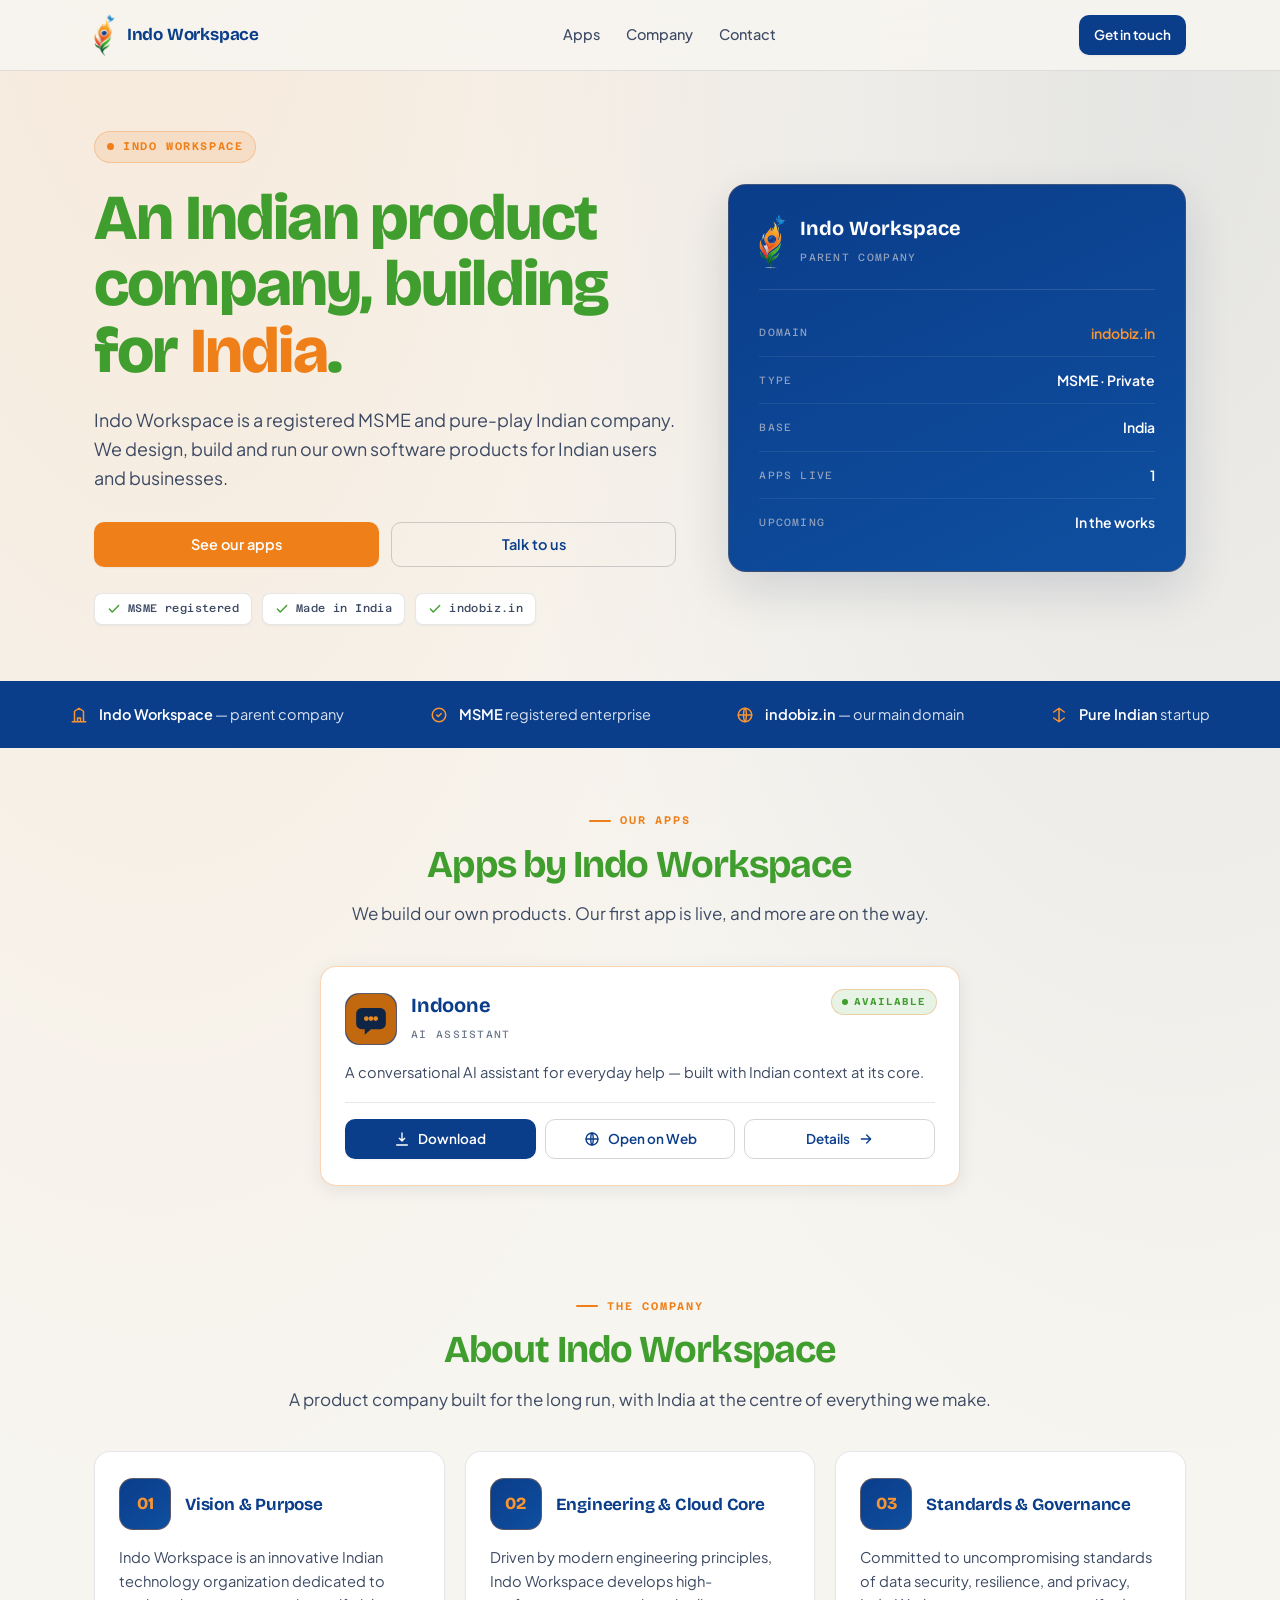
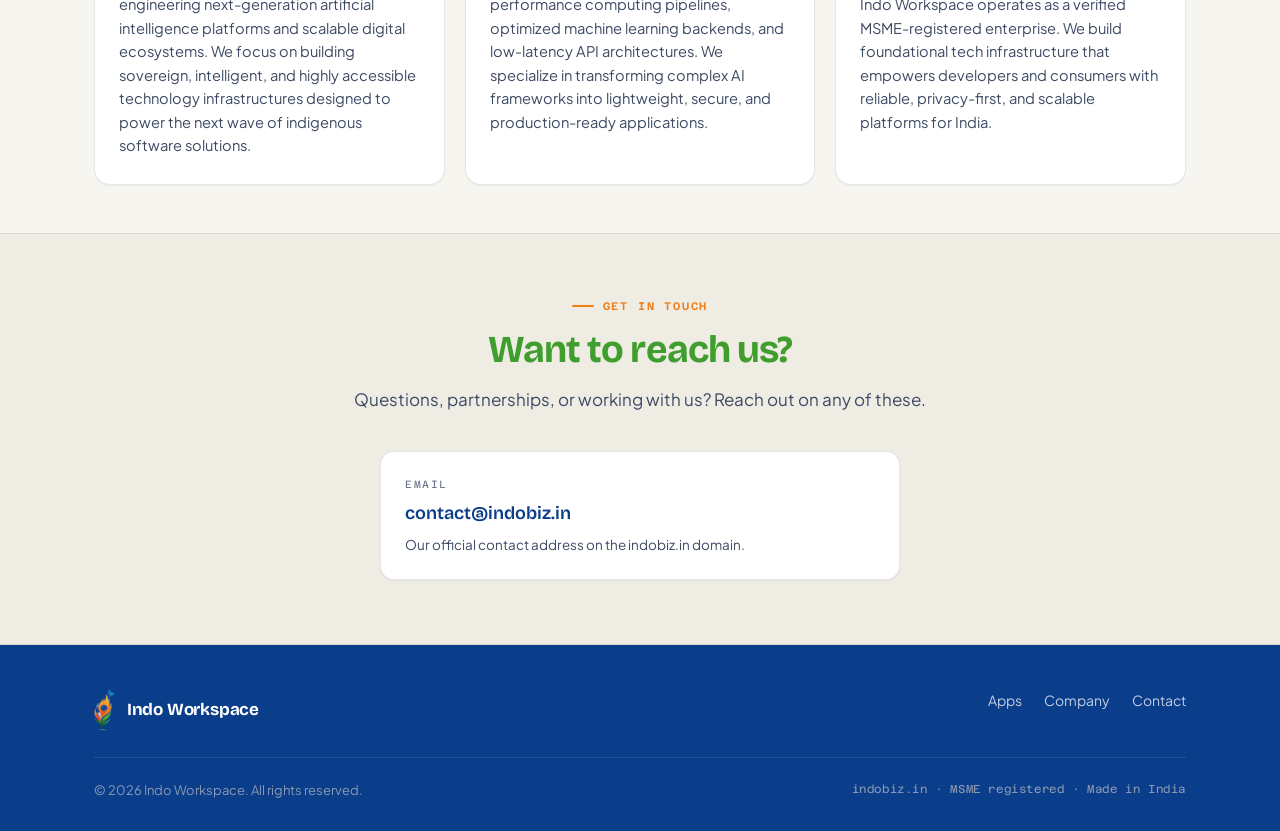
==== index.html @ e62d2b3a "Reword the Indoone description without naming ChatGPT/Gemini" ====
<!DOCTYPE html>
<html lang="en">
<head>
<meta charset="UTF-8">
<meta name="viewport" content="width=device-width, initial-scale=1.0">
<title>Indo Workspace</title>
<link rel="icon" type="image/png" href="assets/img/favicon.png">
<meta name="description" content="Indo Workspace is a registered MSME and pure-play Indian product company. We build our own apps for Indian users and businesses.">
<link rel="preconnect" href="https://fonts.googleapis.com">
<link rel="preconnect" href="https://fonts.gstatic.com" crossorigin>
<link href="https://fonts.googleapis.com/css2?family=Bricolage+Grotesque:opsz,wght@12..96,500;12..96,600;12..96,700;12..96,800&family=Plus+Jakarta+Sans:wght@400;500;600;700&family=Azeret+Mono:wght@400;500;600&display=swap" rel="stylesheet">
<link rel="stylesheet" href="assets/css/style.css">
</head>
<body>

<!-- NAV -->
<header class="nav">
  <div class="nav__inner">
    <a class="brand" href="#top" style="text-decoration:none">
      <img class="brand__mark" src="assets/img/emblem.png" alt="Indo Workspace">
      <span class="brand__text">
        <span class="brand__name">Indo Workspace</span>
      </span>
    </a>
    <nav class="nav__links">
      <a href="#apps">Apps</a>
      <a href="#company">Company</a>
      <a href="#contact">Contact</a>
    </nav>
    <a class="btn btn--primary btn--sm" href="#contact">Get in touch</a>
  </div>
</header>

<!-- HERO — Indo Workspace -->
<section class="hero" id="top">
  <div class="wrap hero__inner">
    <div>
      <span class="eyebrow reveal" style="--i:0">Indo Workspace</span>
      <h1 class="reveal" style="--i:1">An Indian product<br>company, building<br>for <em>India</em>.</h1>
      <p class="hero__lead reveal" style="--i:2">
        Indo Workspace is a registered MSME and pure-play Indian company. We design, build and run
        our own software products for Indian users and businesses.
      </p>
      <div class="hero__cta reveal" style="--i:3">
        <a class="btn btn--gold" href="#apps">See our apps</a>
        <a class="btn btn--ghost" href="#contact">Talk to us</a>
      </div>
      <div class="hero__meta reveal" style="--i:4">
        <span class="pill"><svg viewBox="0 0 24 24"><path d="M20 6 9 17l-5-5"/></svg>MSME registered</span>
        <span class="pill"><svg viewBox="0 0 24 24"><path d="M20 6 9 17l-5-5"/></svg>Made in India</span>
        <span class="pill"><svg viewBox="0 0 24 24"><path d="M20 6 9 17l-5-5"/></svg>indobiz.in</span>
      </div>
    </div>

    <div class="snap">
      <div class="snap__top">
        <img class="snap__mark" src="assets/img/emblem.png" alt="Indo Workspace">
        <span>
          <span class="snap__name">Indo Workspace</span><br>
          <span class="snap__tag">Parent company</span>
        </span>
      </div>
      <div class="snap__rows">
        <div class="snap__row"><span class="k">Domain</span><span class="v gold">indobiz.in</span></div>
        <div class="snap__row"><span class="k">Type</span><span class="v">MSME · Private</span></div>
        <div class="snap__row"><span class="k">Base</span><span class="v">India</span></div>
        <div class="snap__row"><span class="k">Apps live</span><span class="v">1</span></div>
        <div class="snap__row"><span class="k">Upcoming</span><span class="v">In the works</span></div>
      </div>
    </div>
  </div>
</section>

<!-- TRUST STRIP -->
<section class="trust">
  <div class="wrap trust__inner">
    <div class="trust__item"><svg viewBox="0 0 24 24"><path d="M3 21h18M6 21V7l6-4 6 4v14M10 21v-5h4v5"/></svg><span><b>Indo Workspace</b> — parent company</span></div>
    <div class="trust__item"><svg viewBox="0 0 24 24"><path d="M9 12l2 2 4-4"/><circle cx="12" cy="12" r="9"/></svg><span><b>MSME</b> registered enterprise</span></div>
    <div class="trust__item"><svg viewBox="0 0 24 24"><circle cx="12" cy="12" r="9"/><path d="M3 12h18M12 3c2.5 2.5 2.5 15 0 18M12 3c-2.5 2.5-2.5 15 0 18"/></svg><span><b>indobiz.in</b> — our main domain</span></div>
    <div class="trust__item"><svg viewBox="0 0 24 24"><path d="M12 3v18M5 8l7-5 7 5M5 16l7 5 7-5"/></svg><span><b>Pure Indian</b> startup</span></div>
  </div>
</section>

<!-- APPS -->
<section class="sec" id="apps">
  <div class="wrap">
    <div class="sec-head sec-head--center">
      <div class="kicker">Our apps</div>
      <h2>Apps by Indo Workspace</h2>
      <p>We build our own products. Our first app is live, and more are on the way.</p>
    </div>

    <div class="apps-grid" style="grid-template-columns:minmax(0,1fr);max-width:640px;margin:0 auto">
      <!-- Indoone -->
      <div class="appcard appcard--live reveal" style="--i:0">
        <span class="badge badge--live">Available</span>
        <div class="appcard__head">
          <span class="appcard__icon"><img src="apps/indoone/assets/logo.svg" alt="Indoone logo"></span>
          <span>
            <span class="appcard__name">Indoone</span><br>
            <span class="appcard__cat">AI Assistant</span>
          </span>
        </div>
        <p class="appcard__desc">
          A conversational AI assistant for everyday help — built with Indian context at its core.
        </p>
        <div class="appcard__foot">
          <a class="btn btn--primary btn--sm" href="#"><svg viewBox="0 0 24 24"><path d="M12 3v12m0 0l-4-4m4 4l4-4M4 21h16"/></svg>Download</a>
          <a class="btn btn--ghost btn--sm" href="https://indooneteam.github.io/indoone/" target="_blank" rel="noopener"><svg viewBox="0 0 24 24"><circle cx="12" cy="12" r="9"/><path d="M3 12h18M12 3c2.5 2.5 2.5 15 0 18M12 3c-2.5 2.5-2.5 15 0 18"/></svg>Open on Web</a>
          <a class="btn btn--ghost btn--sm" href="apps/indoone/">Details<svg viewBox="0 0 24 24"><path d="M5 12h14M13 6l6 6-6 6"/></svg></a>
        </div>
      </div>
    </div>
  </div>
</section>

<!-- COMPANY -->
<section class="sec sec--tight" id="company">
  <div class="wrap">
    <div class="sec-head sec-head--center">
      <div class="kicker">The company</div>
      <h2>About Indo Workspace</h2>
      <p>A product company built for the long run, with India at the centre of everything we make.</p>
    </div>
    <div class="apps-grid apps-grid--3">
      <div class="appcard reveal" style="--i:0">
        <div class="appcard__head">
          <span class="appcard__icon" style="font-size:17px">01</span>
          <span><span class="appcard__name" style="font-size:17px">Vision &amp; Purpose</span></span>
        </div>
        <p class="appcard__desc" style="margin-bottom:0">Indo Workspace is an innovative Indian technology organization dedicated to engineering next-generation artificial intelligence platforms and scalable digital ecosystems. We focus on building sovereign, intelligent, and highly accessible technology infrastructures designed to power the next wave of indigenous software solutions.</p>
      </div>
      <div class="appcard reveal" style="--i:1">
        <div class="appcard__head">
          <span class="appcard__icon" style="font-size:17px">02</span>
          <span><span class="appcard__name" style="font-size:17px">Engineering &amp; Cloud Core</span></span>
        </div>
        <p class="appcard__desc" style="margin-bottom:0">Driven by modern engineering principles, Indo Workspace develops high-performance computing pipelines, optimized machine learning backends, and low-latency API architectures. We specialize in transforming complex AI frameworks into lightweight, secure, and production-ready applications.</p>
      </div>
      <div class="appcard reveal" style="--i:2">
        <div class="appcard__head">
          <span class="appcard__icon" style="font-size:17px">03</span>
          <span><span class="appcard__name" style="font-size:17px">Standards &amp; Governance</span></span>
        </div>
        <p class="appcard__desc" style="margin-bottom:0">Committed to uncompromising standards of data security, resilience, and privacy, Indo Workspace operates as a verified MSME-registered enterprise. We build foundational tech infrastructure that empowers developers and consumers with reliable, privacy-first, and scalable platforms for India.</p>
      </div>
    </div>
  </div>
</section>

<!-- CONTACT (last section on the main screen) -->
<section class="sec contact" id="contact">
  <div class="wrap">
    <div class="sec-head sec-head--center">
      <div class="kicker">Get in touch</div>
      <h2>Want to reach us?</h2>
      <p>Questions, partnerships, or working with us? Reach out on any of these.</p>
    </div>
    <div class="contact__grid" style="grid-template-columns:minmax(0,1fr);max-width:520px;margin:0 auto">
      <a class="ccard" href="mailto:contact@indobiz.in">
        <span class="ccard__label">Email</span>
        <span class="ccard__val">contact@indobiz.in</span>
        <span class="ccard__note">Our official contact address on the indobiz.in domain.</span>
      </a>
    </div>
  </div>
</section>

<!-- FOOTER -->
<footer>
  <div class="wrap">
    <div class="foot__top">
      <div class="foot__brand">
        <img class="brand__mark" src="assets/img/emblem.png" alt="Indo Workspace">
        <span class="brand__text">
          <span class="brand__name">Indo Workspace</span>
        </span>
      </div>
      <div class="foot__links">
        <a href="#apps">Apps</a>
        <a href="#company">Company</a>
        <a href="#contact">Contact</a>
      </div>
    </div>
    <div class="foot__bottom">
      <span>© 2026 Indo Workspace. All rights reserved.</span>
      <span class="mono">indobiz.in · MSME registered · Made in India</span>
    </div>
  </div>
</footer>

</body>
</html>
---- assets/css/style.css ----
/* ============================================================
   Indo Workspace — shared stylesheet
   Palette: blue (navy) + kesari (saffron). Two colours only.
   Used by every page. Change a value here -> changes everywhere.
   ============================================================ */

:root{
  --font-display:'Bricolage Grotesque','Plus Jakarta Sans',system-ui,sans-serif;
  --font-body:'Plus Jakarta Sans',system-ui,sans-serif;
  --font-mono:'Azeret Mono','SF Mono',Consolas,monospace;

  --bg:#f7f5f0;
  --bg-alt:#efece4;
  --surface:#ffffff;
  --surface-2:#fbfaf7;
  --border:rgba(16,24,40,0.10);
  --border-strong:rgba(16,24,40,0.18);
  --text:#121b2e;
  --text-2:#3d4a63;
  --text-dim:#6b7689;

  --navy:#0a3d8a;
  --navy-2:#0f4fa0;
  --kesari:#ef7f18;
  --kesari-2:#f79433;
  --gold:#ef7f18;
  --gold-2:#f79433;
  --gold-dim:rgba(239,127,24,0.12);
  --green:#3f9e2e;
  --green-dim:rgba(63,158,46,0.12);
  --brand-name:#0a3d8a;

  --radius:14px;
  --shadow-sm:0 1px 2px rgba(16,24,40,0.05);
  --shadow-md:0 4px 18px rgba(16,24,40,0.08);
  --shadow-lg:0 18px 48px rgba(15,37,69,0.14);
  --maxw:1140px;
}

*{box-sizing:border-box}
html{scroll-behavior:smooth}
body{
  margin:0;font-family:var(--font-body);color:var(--text);background-color:var(--bg);
  background-image:
    radial-gradient(ellipse at 12% -5%, rgba(239,127,24,0.10) 0%, transparent 45%),
    radial-gradient(ellipse at 92% 4%, rgba(15,37,69,0.08) 0%, transparent 42%);
  background-repeat:no-repeat;line-height:1.6;overflow-wrap:break-word;-webkit-font-smoothing:antialiased;
}
img{max-width:100%;display:block}
a{color:var(--gold);text-decoration:none}
a:hover{text-decoration:underline}
.wrap{max-width:var(--maxw);margin:0 auto;padding:0 24px}

/* ---------- NAV ---------- */
.nav{position:sticky;top:0;z-index:50;background:rgba(247,245,240,0.86);backdrop-filter:blur(12px);-webkit-backdrop-filter:blur(12px);border-bottom:1px solid var(--border)}
.nav__inner{max-width:var(--maxw);margin:0 auto;padding:14px 24px;display:flex;align-items:center;gap:20px;justify-content:space-between}
.brand{display:flex;align-items:center;gap:12px;min-width:0}
.brand__mark{height:42px;width:auto;flex-shrink:0;display:block;object-fit:contain}
.brand__text{display:flex;flex-direction:column;line-height:1.15;min-width:0}
.brand__name{font-family:var(--font-display);font-weight:700;font-size:17px;letter-spacing:-0.2px;color:var(--brand-name)}
.brand__sub{font-family:var(--font-mono);font-size:10px;letter-spacing:1.4px;text-transform:uppercase;color:var(--text-dim)}
.nav__links{display:flex;align-items:center;gap:26px}
.nav__links a{color:var(--text-2);font-size:14.5px;font-weight:500}
.nav__links a:hover{color:var(--navy);text-decoration:none}

/* ---------- BUTTONS ---------- */
.btn{display:inline-flex;align-items:center;gap:8px;font-family:var(--font-body);font-weight:600;font-size:14.5px;padding:10px 18px;border-radius:10px;border:1px solid transparent;cursor:pointer;transition:transform .18s ease,box-shadow .18s ease,background .18s ease;white-space:nowrap}
.btn--primary{background:var(--navy);color:#fff;box-shadow:var(--shadow-sm)}
.btn--primary:hover{background:var(--navy-2);transform:translateY(-1px);box-shadow:var(--shadow-md);text-decoration:none}
.btn--gold{background:#ef7f18;color:#fff;box-shadow:var(--shadow-sm)}
.btn--gold:hover{background:#f79433;transform:translateY(-1px);box-shadow:var(--shadow-md);text-decoration:none}
.btn--ghost{background:transparent;color:var(--navy);border-color:var(--border-strong)}
.btn--ghost:hover{background:var(--surface);transform:translateY(-1px);text-decoration:none}
.btn--sm{padding:8px 14px;font-size:13.5px}
.btn svg{width:16px;height:16px;stroke:currentColor;fill:none;stroke-width:2;stroke-linecap:round;stroke-linejoin:round}
.btn--onnavy{background:#ef7f18;color:#fff}
.btn--onnavy:hover{background:#f79433}
.btn--outline-light{background:transparent;color:#fff;border-color:rgba(255,255,255,0.35)}
.btn--outline-light:hover{background:rgba(255,255,255,0.08)}

/* ---------- HERO ---------- */
.hero{position:relative;padding:60px 0 56px;overflow:hidden}
.hero__inner{display:grid;grid-template-columns:1.12fr 0.88fr;gap:52px;align-items:center}
.eyebrow{display:inline-flex;align-items:center;gap:9px;font-family:var(--font-mono);font-size:11px;font-weight:600;text-transform:uppercase;letter-spacing:1.6px;color:var(--gold);background:var(--gold-dim);border:1px solid rgba(239,127,24,0.28);padding:6px 12px;border-radius:100px;margin-bottom:22px}
.eyebrow::before{content:'';width:7px;height:7px;border-radius:50%;background:currentColor}
.hero h1{font-family:var(--font-display);font-weight:800;font-size:clamp(38px,5.4vw,64px);line-height:1.04;letter-spacing:-1.8px;margin:0 0 22px;color:var(--green)}
.hero h1 em{font-style:normal;color:var(--gold)}
.hero__lead{font-size:clamp(17px,1.4vw,19.5px);color:var(--text-2);max-width:56ch;margin:0 0 30px}
.hero__cta{display:flex;gap:12px;margin-bottom:26px}
.hero__cta .btn{flex:1 1 0;justify-content:center;min-width:0}
.hero__meta{display:flex;flex-wrap:wrap;gap:10px}
.pill{display:inline-flex;align-items:center;gap:7px;font-family:var(--font-mono);font-size:11px;font-weight:500;letter-spacing:0.4px;color:var(--text-2);background:var(--surface);border:1px solid var(--border);padding:6px 12px;border-radius:8px;box-shadow:var(--shadow-sm)}
.pill svg{width:14px;height:14px;stroke:var(--green);fill:none;stroke-width:2.4;stroke-linecap:round;stroke-linejoin:round}

/* company snapshot card (home) */
.snap{background:linear-gradient(155deg,var(--navy),var(--navy-2));color:#dfe6f1;border-radius:18px;padding:30px 30px 26px;box-shadow:var(--shadow-lg);border:1px solid rgba(239,127,24,0.22);animation:fadeUp .5s ease-out both}
.snap__top{display:flex;align-items:center;gap:14px;padding-bottom:20px;border-bottom:1px solid rgba(255,255,255,0.12);margin-bottom:20px}
.snap__mark{height:54px;width:auto;flex-shrink:0;display:block;object-fit:contain}
.snap__name{font-family:var(--font-display);font-weight:700;font-size:20px;color:#fff;line-height:1.15}
.snap__tag{font-family:var(--font-mono);font-size:10.5px;letter-spacing:1.3px;text-transform:uppercase;color:#93a3bd}
.snap__rows{display:flex;flex-direction:column;gap:0}
.snap__row{display:flex;align-items:center;justify-content:space-between;gap:16px;padding:12px 0;border-bottom:1px solid rgba(255,255,255,0.08);font-size:14px}
.snap__row:last-child{border-bottom:none}
.snap__row .k{color:#93a3bd;font-family:var(--font-mono);font-size:10.5px;letter-spacing:1.2px;text-transform:uppercase}
.snap__row .v{color:#fff;font-weight:600;text-align:right}
.snap__row .v.gold{color:var(--gold-2)}

/* chat preview card (Indoone page) */
.chatcard{background:var(--surface);border:1px solid var(--border);border-radius:18px;box-shadow:var(--shadow-lg);overflow:hidden;animation:fadeUp .5s ease-out both}
.chatcard__bar{display:flex;align-items:center;gap:9px;padding:13px 16px;border-bottom:1px solid var(--border);background:var(--surface-2)}
.chatcard__bar .dot{width:9px;height:9px;border-radius:50%;background:var(--gold-2);opacity:.85}
.chatcard__bar .title{font-family:var(--font-mono);font-size:11px;letter-spacing:1px;text-transform:uppercase;color:var(--text-dim);margin-left:4px}
.chatcard__body{padding:20px 18px;display:flex;flex-direction:column;gap:14px}
.msg{max-width:88%;font-size:14px;line-height:1.5;padding:11px 14px;border-radius:12px}
.msg--user{align-self:flex-end;background:var(--navy);color:#eef2f8;border-bottom-right-radius:4px}
.msg--ai{align-self:flex-start;background:var(--bg-alt);color:var(--text);border-bottom-left-radius:4px;border:1px solid var(--border)}
.msg__tag{display:block;font-family:var(--font-mono);font-size:9.5px;letter-spacing:1.2px;text-transform:uppercase;opacity:.65;margin-bottom:4px}
.typing{display:inline-flex;gap:4px;align-items:center;padding:2px 0}
.typing i{width:6px;height:6px;border-radius:50%;background:var(--gold);display:inline-block;animation:blink 1.2s infinite ease-in-out}
.typing i:nth-child(2){animation-delay:.2s}
.typing i:nth-child(3){animation-delay:.4s}
@keyframes blink{0%,80%,100%{opacity:.25}40%{opacity:1}}

/* ---------- SECTIONS ---------- */
section{position:relative}
.sec{padding:64px 0}
.sec--tight{padding:48px 0}
.sec-head{max-width:720px;margin-bottom:38px}
.sec-head--center{margin-left:auto;margin-right:auto;text-align:center}
.kicker{font-family:var(--font-mono);font-size:11px;font-weight:600;text-transform:uppercase;letter-spacing:1.8px;color:var(--gold);display:flex;align-items:center;gap:9px;margin-bottom:14px}
.sec-head--center .kicker{justify-content:center}
.kicker::before{content:'';width:22px;height:2px;background:var(--gold);border-radius:2px}
h2{font-family:var(--font-display);font-weight:700;font-size:clamp(27px,3.4vw,38px);line-height:1.12;letter-spacing:-0.9px;color:var(--green);margin:0 0 14px}
.sec-head p{font-size:17px;color:var(--text-2);margin:0}

/* breadcrumbs */
.crumbs{padding:18px 0 0;font-family:var(--font-mono);font-size:11.5px;letter-spacing:.8px;text-transform:uppercase;color:var(--text-dim)}
.crumbs a{color:var(--text-dim)}
.crumbs a:hover{color:var(--gold);text-decoration:none}
.crumbs span{margin:0 8px;opacity:.5}

/* ---------- TRUST STRIP ---------- */
.trust{background:var(--navy);color:#dbe3ef;padding:0}
.trust__inner{display:flex;flex-wrap:wrap;gap:14px 40px;justify-content:space-between;align-items:center;padding:22px 0}
.trust__item{display:flex;align-items:center;gap:11px;font-size:14.5px}
.trust__item svg{width:18px;height:18px;stroke:var(--gold-2);fill:none;stroke-width:2;stroke-linecap:round;stroke-linejoin:round;flex-shrink:0}
.trust__item b{color:#fff;font-weight:600}

/* ---------- APP CARDS ---------- */
.apps-grid{display:grid;grid-template-columns:1.25fr 1fr 1fr;gap:20px;align-items:stretch}
.apps-grid>*{min-width:0}
.apps-grid--3{grid-template-columns:repeat(3,1fr)}
.appcard{background:var(--surface);border:1px solid var(--border);border-radius:16px;padding:26px 24px;box-shadow:var(--shadow-sm);display:flex;flex-direction:column;transition:transform .2s ease,box-shadow .2s ease,border-color .2s ease;position:relative}
.appcard:hover{transform:translateY(-3px);box-shadow:var(--shadow-md);border-color:var(--border-strong)}
.appcard--live{border-color:rgba(239,127,24,0.32);box-shadow:var(--shadow-md)}
.appcard__head{display:flex;align-items:center;gap:14px;margin-bottom:16px}
.appcard__icon{width:52px;height:52px;border-radius:14px;flex-shrink:0;background:linear-gradient(140deg,var(--navy),var(--navy-2));color:var(--gold-2);display:flex;align-items:center;justify-content:center;font-family:var(--font-display);font-weight:800;font-size:20px;border:1px solid rgba(239,127,24,0.35)}
.appcard--soon .appcard__icon{background:var(--bg-alt);color:var(--text-dim);border:1px dashed var(--border-strong);font-size:24px}
.appcard__name{font-family:var(--font-display);font-weight:700;font-size:20px;color:var(--navy);line-height:1.15;letter-spacing:-0.2px}
.appcard__cat{font-family:var(--font-mono);font-size:10.5px;letter-spacing:1.3px;text-transform:uppercase;color:var(--text-dim)}
.appcard__desc{font-size:14.7px;color:var(--text-2);margin:0 0 18px;flex-grow:1}
.appcard__foot{display:flex;gap:9px;align-items:center;padding-top:16px;border-top:1px solid var(--border)}
.appcard__foot .btn{flex:1 1 0;justify-content:center;min-width:0}
.appcard--soon .appcard__foot{border-top:1px dashed var(--border)}
.badge{display:inline-flex;align-items:center;gap:6px;font-family:var(--font-mono);font-size:10px;font-weight:600;letter-spacing:1px;text-transform:uppercase;padding:4px 10px;border-radius:100px;position:absolute;top:22px;right:22px}
.badge--live{color:var(--green);background:var(--green-dim);border:1px solid rgba(239,127,24,0.30)}
.badge--live::before{content:'';width:6px;height:6px;border-radius:50%;background:currentColor}
.badge--soon{color:var(--gold);background:var(--gold-dim);border:1px solid rgba(239,127,24,0.28)}

/* ---------- FEATURE GRID / CARDS ---------- */
.grid{display:grid;gap:20px}
.grid--2{grid-template-columns:repeat(2,1fr)}
.grid--4{grid-template-columns:repeat(4,1fr)}
.grid>*{min-width:0}
.card{background:var(--surface);border:1px solid var(--border);border-radius:var(--radius);padding:26px 24px;box-shadow:var(--shadow-sm);transition:transform .2s ease,box-shadow .2s ease,border-color .2s ease}
.card:hover{transform:translateY(-3px);box-shadow:var(--shadow-md);border-color:var(--border-strong)}
.card__icon{width:42px;height:42px;border-radius:11px;display:flex;align-items:center;justify-content:center;background:var(--gold-dim);border:1px solid rgba(239,127,24,0.22);margin-bottom:16px}
.card__icon svg{width:21px;height:21px;stroke:var(--gold);fill:none;stroke-width:1.9;stroke-linecap:round;stroke-linejoin:round}
.card h3{font-family:var(--font-display);font-weight:600;font-size:18.5px;color:var(--navy);margin:0 0 8px;letter-spacing:-0.2px}
.card p{margin:0;font-size:14.7px;color:var(--text-2)}

/* ---------- GET-APP BAND (Indoone page) ---------- */
.getapp{background:linear-gradient(155deg,var(--navy),var(--navy-2));color:#dfe6f1;border-radius:20px;padding:44px 40px;box-shadow:var(--shadow-lg);border:1px solid rgba(239,127,24,0.22);display:flex;flex-direction:column;gap:28px;align-items:stretch}
.getapp>*{min-width:0}
.getapp h2{color:#fff;margin-bottom:10px}
.getapp p{color:#c3cee0;font-size:15.5px;margin:0}
.getapp__cta{display:flex;gap:12px}
.getapp__cta .btn{flex:1 1 0;justify-content:center;min-width:0}

/* specs */
.specs{display:grid;grid-template-columns:repeat(4,1fr);gap:18px;margin-top:8px}
.spec{background:var(--surface);border:1px solid var(--border);border-radius:12px;padding:20px;box-shadow:var(--shadow-sm)}
.spec .k{font-family:var(--font-mono);font-size:10.5px;letter-spacing:1.3px;text-transform:uppercase;color:var(--text-dim);display:block;margin-bottom:6px}
.spec .v{font-family:var(--font-display);font-weight:600;font-size:17px;color:var(--navy)}
.spec .v.gold{color:var(--gold)}

/* ---------- CONTACT ---------- */
.contact{background:var(--bg-alt);border-top:1px solid var(--border);border-bottom:1px solid var(--border)}
.contact__grid{display:grid;grid-template-columns:repeat(3,1fr);gap:20px}
.contact__grid>*{min-width:0}
.contact__grid--2{grid-template-columns:repeat(2,1fr)}
.ccard{background:var(--surface);border:1px solid var(--border);border-radius:var(--radius);padding:24px;display:flex;flex-direction:column;gap:6px;box-shadow:var(--shadow-sm);transition:transform .2s ease,box-shadow .2s ease}
.ccard:hover{transform:translateY(-3px);box-shadow:var(--shadow-md)}
.ccard__label{font-family:var(--font-mono);font-size:10.5px;letter-spacing:1.5px;text-transform:uppercase;color:var(--text-dim)}
.ccard__val{font-family:var(--font-display);font-weight:600;font-size:18px;color:var(--navy);word-break:break-word}
.ccard__note{font-size:13.5px;color:var(--text-2)}
.badge-soon{display:inline-block;font-family:var(--font-mono);font-size:10px;letter-spacing:1px;text-transform:uppercase;color:var(--gold);background:var(--gold-dim);border:1px solid rgba(239,127,24,0.25);padding:3px 9px;border-radius:100px;margin-top:6px;align-self:flex-start}

/* ---------- FOOTER ---------- */
footer{background:var(--navy);color:#a9b7cd;padding:44px 0 30px}
.foot__top{display:flex;flex-wrap:wrap;gap:24px;justify-content:space-between;align-items:flex-start;padding-bottom:26px;border-bottom:1px solid rgba(255,255,255,0.1)}
.foot__brand{display:flex;align-items:center;gap:12px}
.foot__brand .brand__name{color:#fff}
.foot__brand .brand__sub{color:#8b9ab3}
.foot__links{display:flex;flex-wrap:wrap;gap:22px}
.foot__links a{color:#c3cee0;font-size:14px}
.foot__links a:hover{color:#fff}
.foot__bottom{padding-top:22px;display:flex;flex-wrap:wrap;gap:10px;justify-content:space-between;font-size:13px;color:#8b9ab3}
.foot__bottom .mono{font-family:var(--font-mono);font-size:11.5px;letter-spacing:.6px}

/* ---------- MOTION ---------- */
@keyframes fadeUp{from{opacity:0;transform:translateY(16px)}to{opacity:1;transform:translateY(0)}}
.reveal{animation:fadeUp .55s ease-out both;animation-delay:calc(var(--i,0)*0.07s)}

/* ---------- DARK MODE ---------- */
@media (prefers-color-scheme:dark){
  :root{--bg:#0b1220;--bg-alt:#0e1728;--surface:#121c2e;--surface-2:#0f1826;--border:rgba(255,255,255,0.09);--border-strong:rgba(255,255,255,0.16);--text:#e8edf5;--text-2:#b7c2d4;--text-dim:#8593a8;--navy:#0a2456;--navy-2:#0e3a7a;--kesari:#ef7f18;--kesari-2:#f79433;--gold:#f79433;--gold-2:#f9ab5c;--gold-dim:rgba(247,148,51,0.16);--green:#5bbf47;--green-dim:rgba(91,191,71,0.16);--brand-name:#8fb8ff;--shadow-sm:0 1px 2px rgba(0,0,0,0.4);--shadow-md:0 6px 20px rgba(0,0,0,0.45);--shadow-lg:0 18px 48px rgba(0,0,0,0.55)}
  body{background-image:radial-gradient(ellipse at 12% -5%,rgba(247,148,51,0.10) 0%,transparent 45%),radial-gradient(ellipse at 92% 4%,rgba(247,148,51,0.06) 0%,transparent 42%)}
  .nav{background:rgba(11,18,32,0.85)}
  h2,.hero h1{color:var(--green)}
  .card h3,.appcard__name,.ccard__val,.spec .v{color:#f2f6fc}
  .hero h1 em{color:var(--gold-2)}
  .snap,.aboutcard,.getapp{background:linear-gradient(155deg,#0a1830,#12294a)}
  .getapp p{color:#b7c2d4}
  .msg--user{background:var(--navy-2);color:#eef2f8}
  .msg--ai{background:#16223a;color:var(--text)}
}

/* ---------- RESPONSIVE ---------- */
@media (max-width:940px){
  .hero__inner{grid-template-columns:1fr;gap:40px}
  .apps-grid{grid-template-columns:1fr 1fr}
  .apps-grid--3{grid-template-columns:1fr 1fr}
  .grid--4,.specs{grid-template-columns:repeat(2,1fr)}
  .contact__grid,.contact__grid--2{grid-template-columns:1fr}
  .nav__links{display:none}
}
@media (max-width:620px){
  .apps-grid,.apps-grid--3{grid-template-columns:1fr}
  .grid--2,.grid--4,.specs,.contact__grid,.contact__grid--2{grid-template-columns:1fr}
  .sec{padding:52px 0}
  .hero{padding:52px 0 40px}
  .trust__inner{justify-content:flex-start;gap:14px 26px}
  .nav__inner{padding:12px 18px;flex-direction:column;align-items:stretch;gap:10px}
  .nav__inner .btn{width:100%;justify-content:center}
  .wrap{padding:0 18px}
  .hero__cta{flex-direction:column;align-items:stretch}
  .hero__cta .btn{width:100%}
  .appcard__foot{flex-direction:column;align-items:stretch}
  .appcard__foot .btn{width:100%}
  .getapp__cta{flex-direction:column;align-items:stretch}
  .getapp__cta .btn{width:100%}
}
@media (prefers-reduced-motion:reduce){
  *,*::before,*::after{animation-duration:.01ms!important;transition-duration:.01ms!important}
  html{scroll-behavior:auto}
}

/* ---------- APP LOGOS (each app has its own) ---------- */
.appcard__icon img{width:100%;height:100%;object-fit:contain;border-radius:inherit}
.applogo{width:72px;height:72px;border-radius:18px;display:block;margin-bottom:18px;box-shadow:var(--shadow-md);border:1px solid var(--border)}
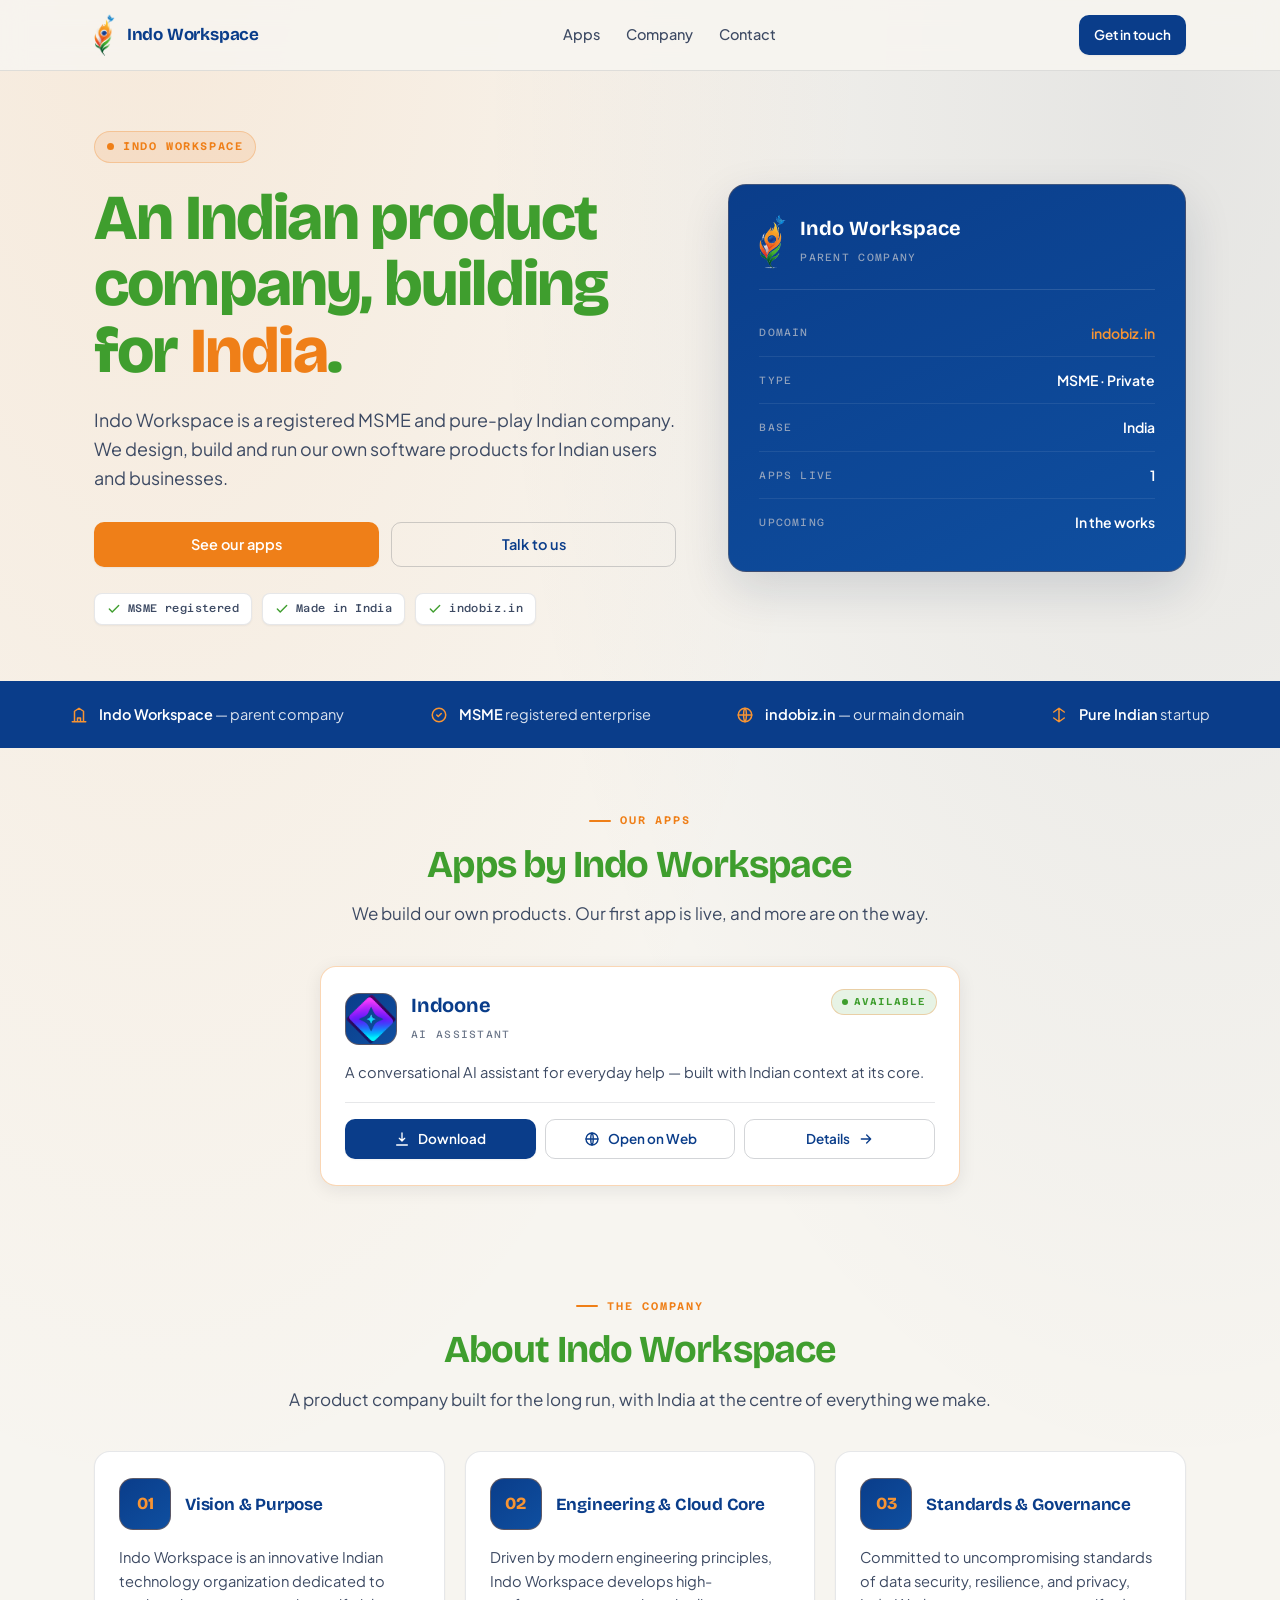
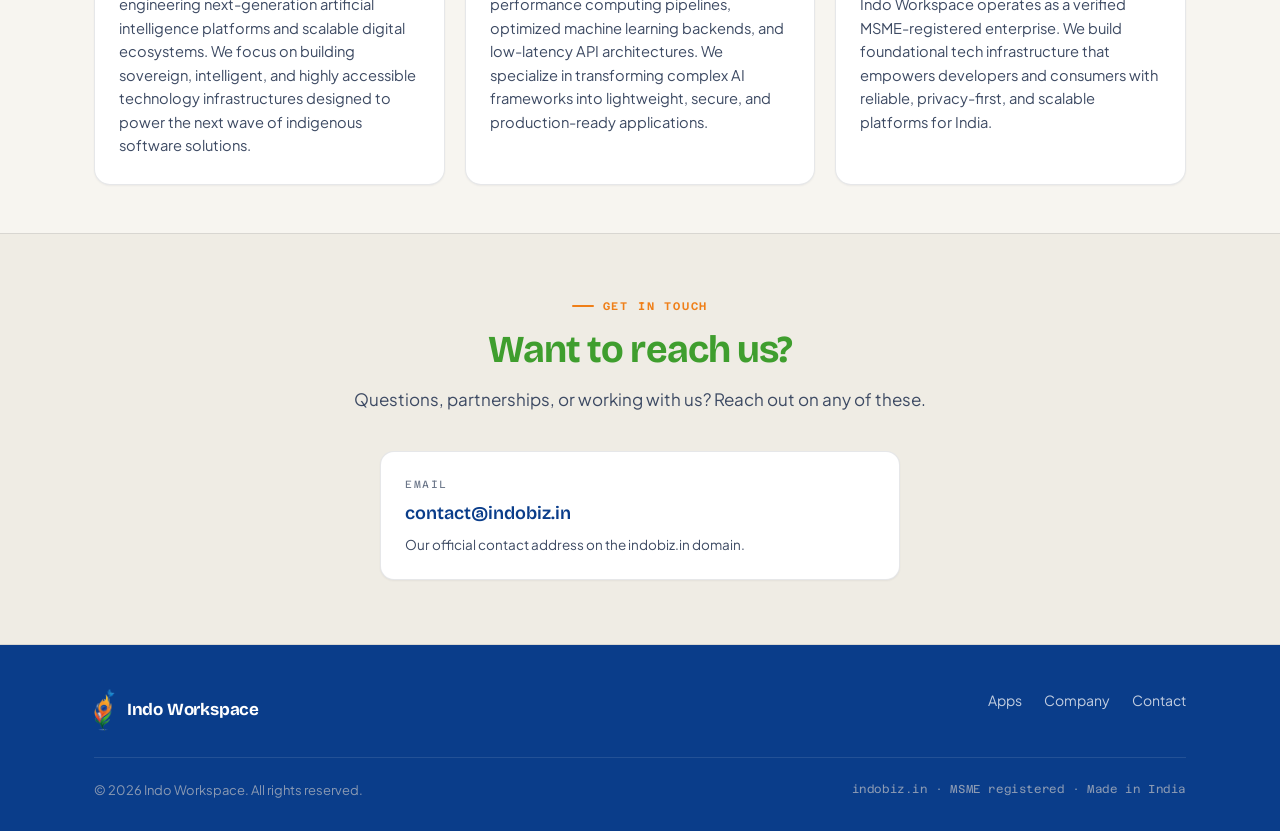
==== commit 5b548041: "Use the real Indoone logo (transparent background) and its own favicon; remove the placeholder logo" ====
--- a/index.html
+++ b/index.html
@@ -95,7 +95,7 @@
       <div class="appcard appcard--live reveal" style="--i:0">
         <span class="badge badge--live">Available</span>
         <div class="appcard__head">
-          <span class="appcard__icon"><img src="apps/indoone/assets/logo.svg" alt="Indoone logo"></span>
+          <span class="appcard__icon"><img src="apps/indoone/assets/logo.png" alt="Indoone logo"></span>
           <span>
             <span class="appcard__name">Indoone</span><br>
             <span class="appcard__cat">AI Assistant</span>
--- a/assets/css/style.css
+++ b/assets/css/style.css
@@ -268,4 +268,4 @@
 
 /* ---------- APP LOGOS (each app has its own) ---------- */
 .appcard__icon img{width:100%;height:100%;object-fit:contain;border-radius:inherit}
-.applogo{width:72px;height:72px;border-radius:18px;display:block;margin-bottom:18px;box-shadow:var(--shadow-md);border:1px solid var(--border)}
+.applogo{width:84px;height:84px;display:block;margin-bottom:18px}
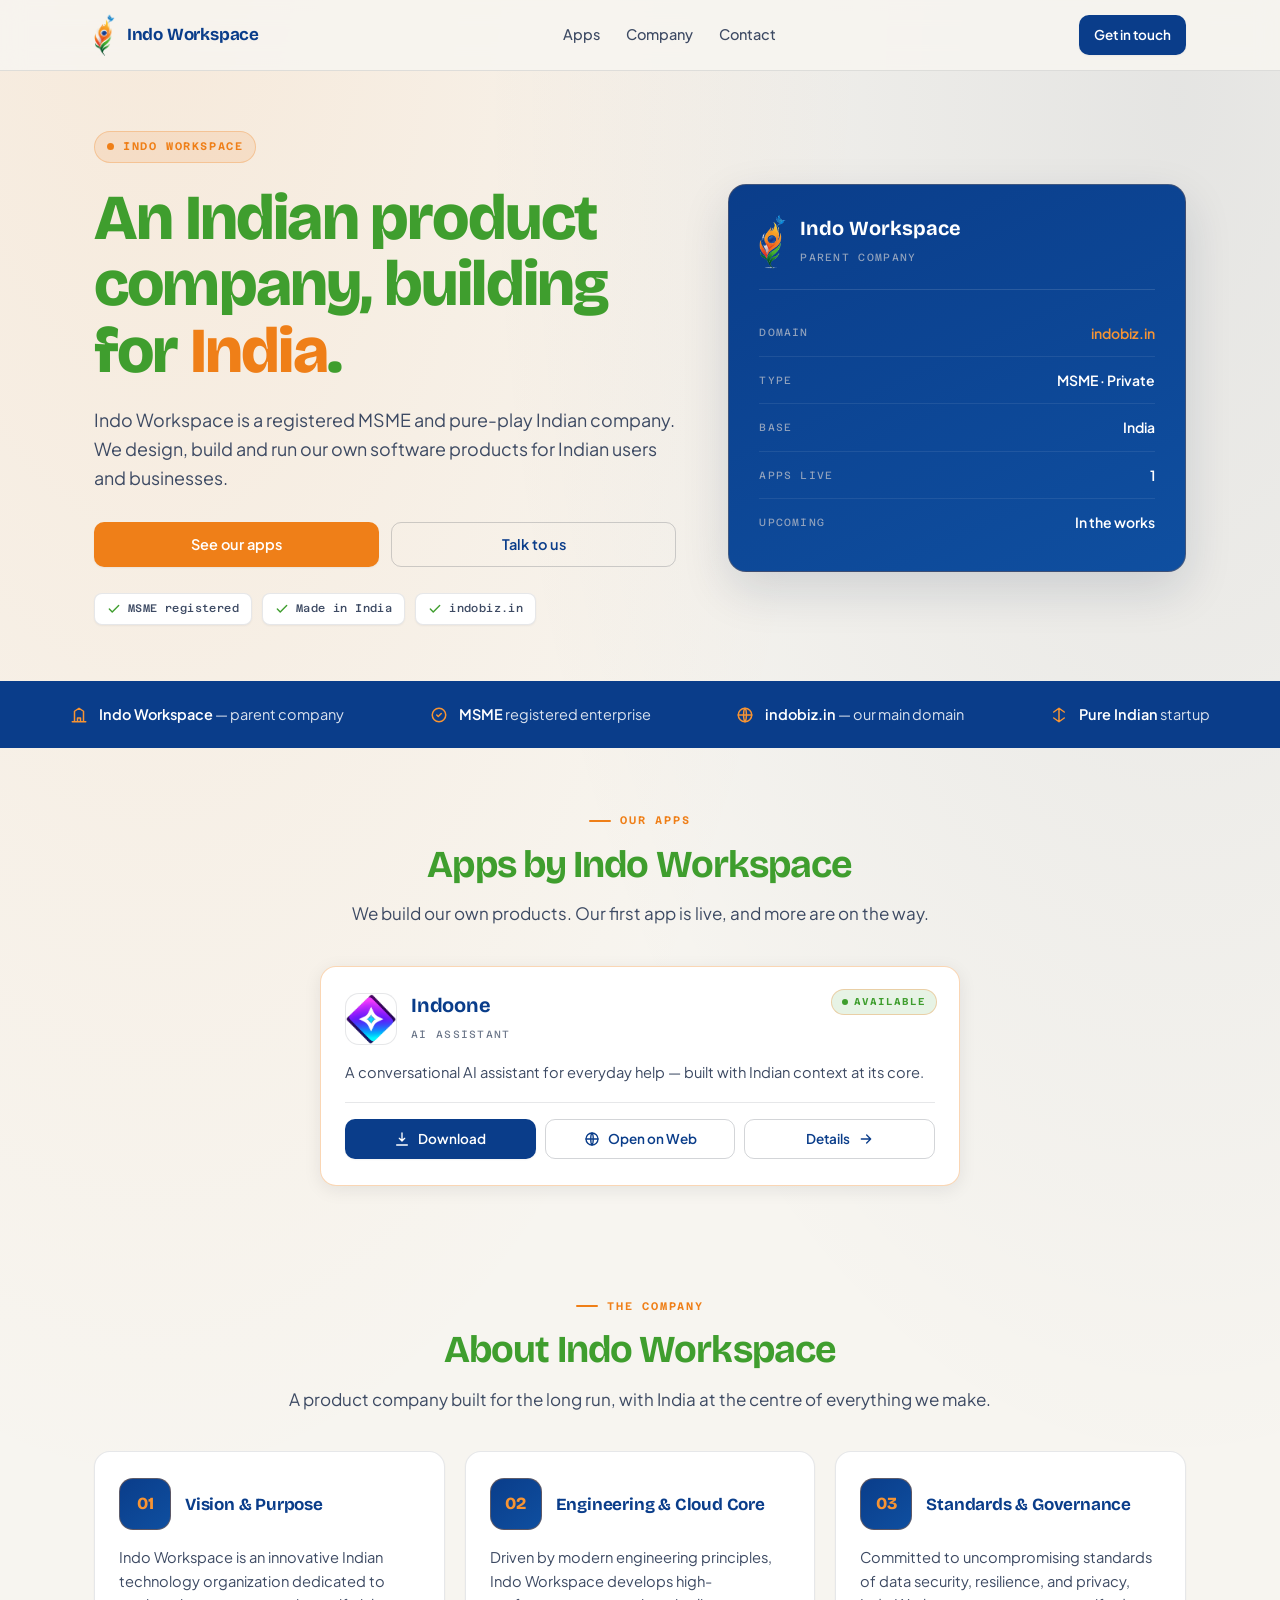
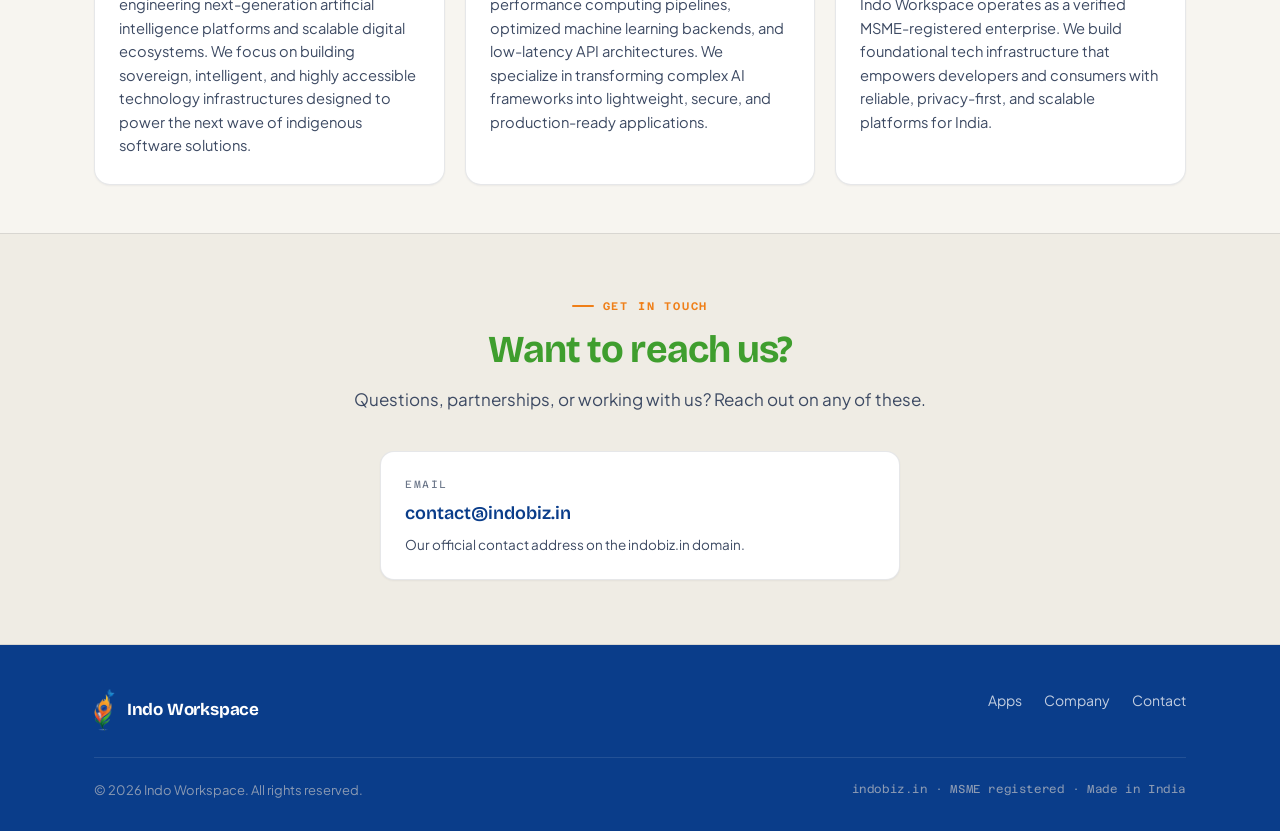
==== commit 47720cfc: "Indoone card icon on a white background so the logo shows correctly" ====
--- a/index.html
+++ b/index.html
@@ -95,7 +95,7 @@
       <div class="appcard appcard--live reveal" style="--i:0">
         <span class="badge badge--live">Available</span>
         <div class="appcard__head">
-          <span class="appcard__icon"><img src="apps/indoone/assets/logo.png" alt="Indoone logo"></span>
+          <span class="appcard__icon appcard__icon--img"><img src="apps/indoone/assets/logo.png" alt="Indoone logo"></span>
           <span>
             <span class="appcard__name">Indoone</span><br>
             <span class="appcard__cat">AI Assistant</span>
--- a/assets/css/style.css
+++ b/assets/css/style.css
@@ -268,4 +268,5 @@
 
 /* ---------- APP LOGOS (each app has its own) ---------- */
 .appcard__icon img{width:100%;height:100%;object-fit:contain;border-radius:inherit}
+.appcard__icon--img{background:var(--surface);border:1px solid var(--border)}
 .applogo{width:84px;height:84px;display:block;margin-bottom:18px}
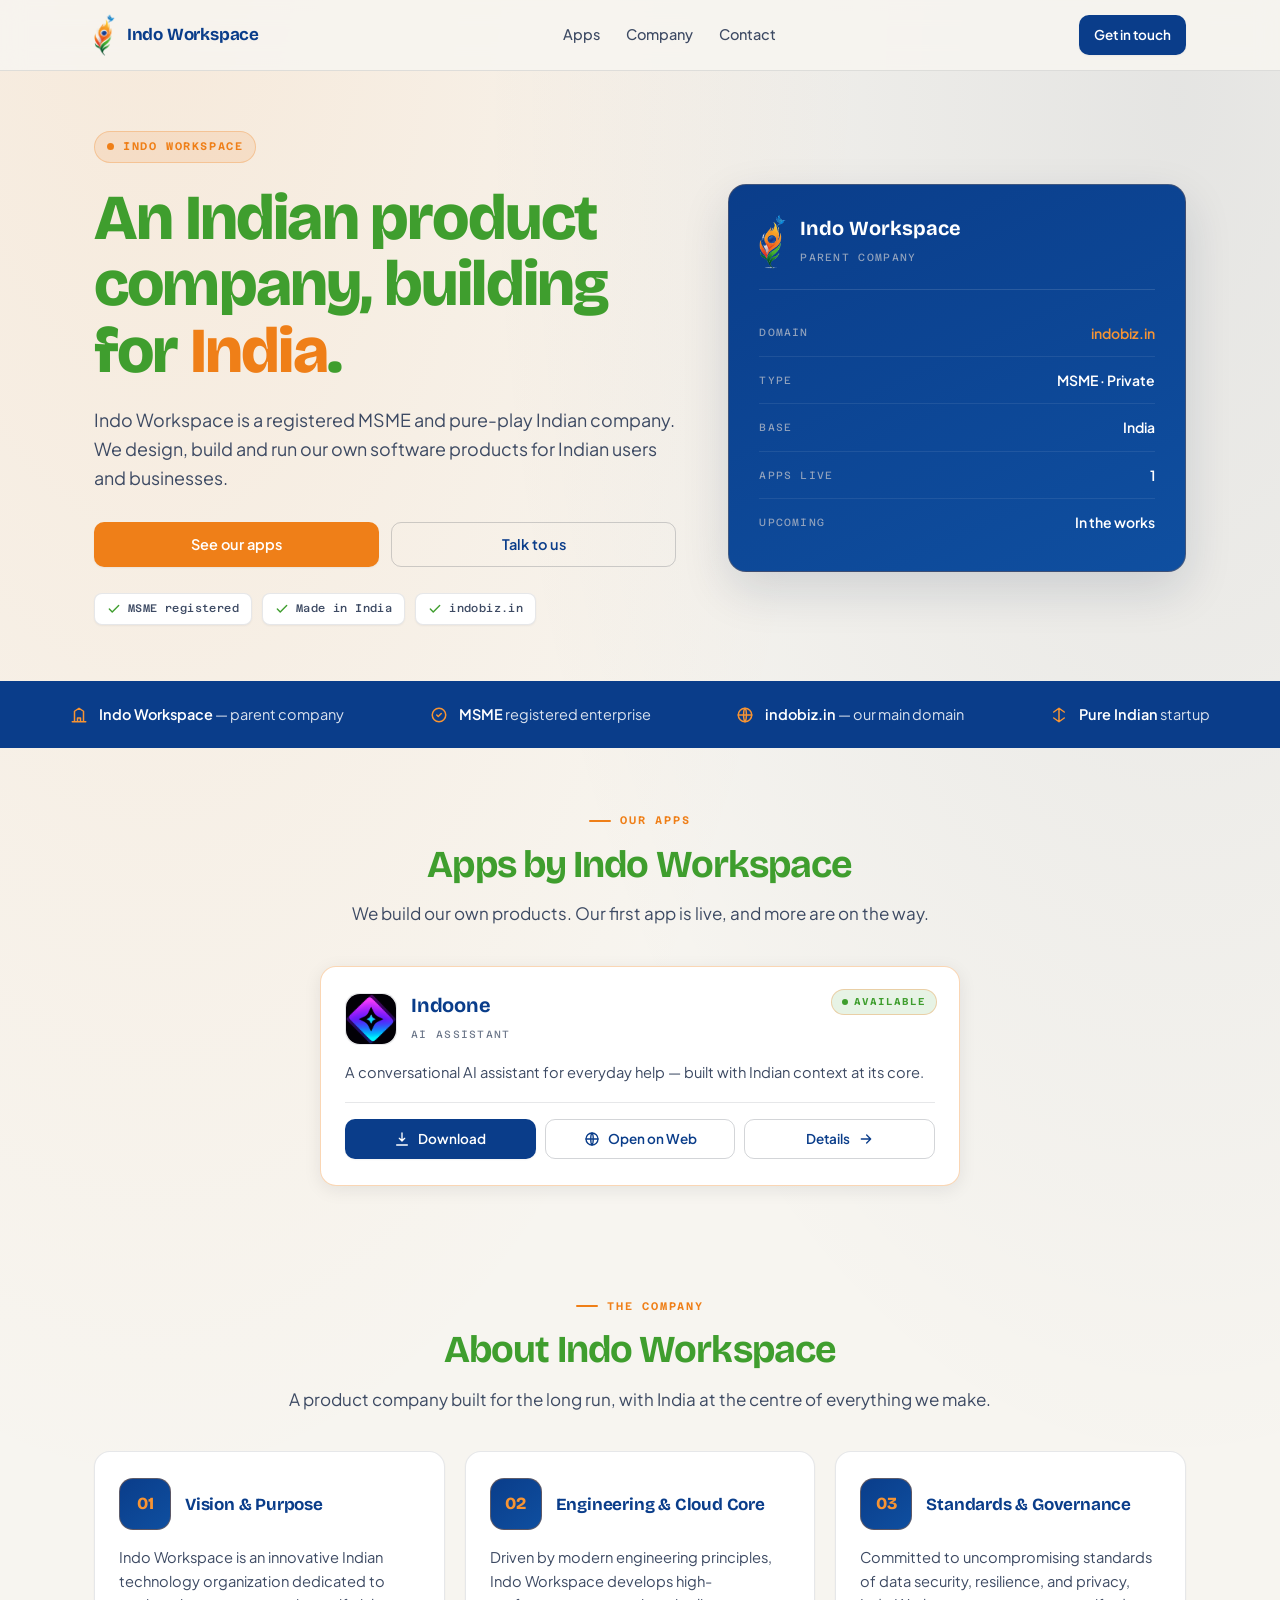
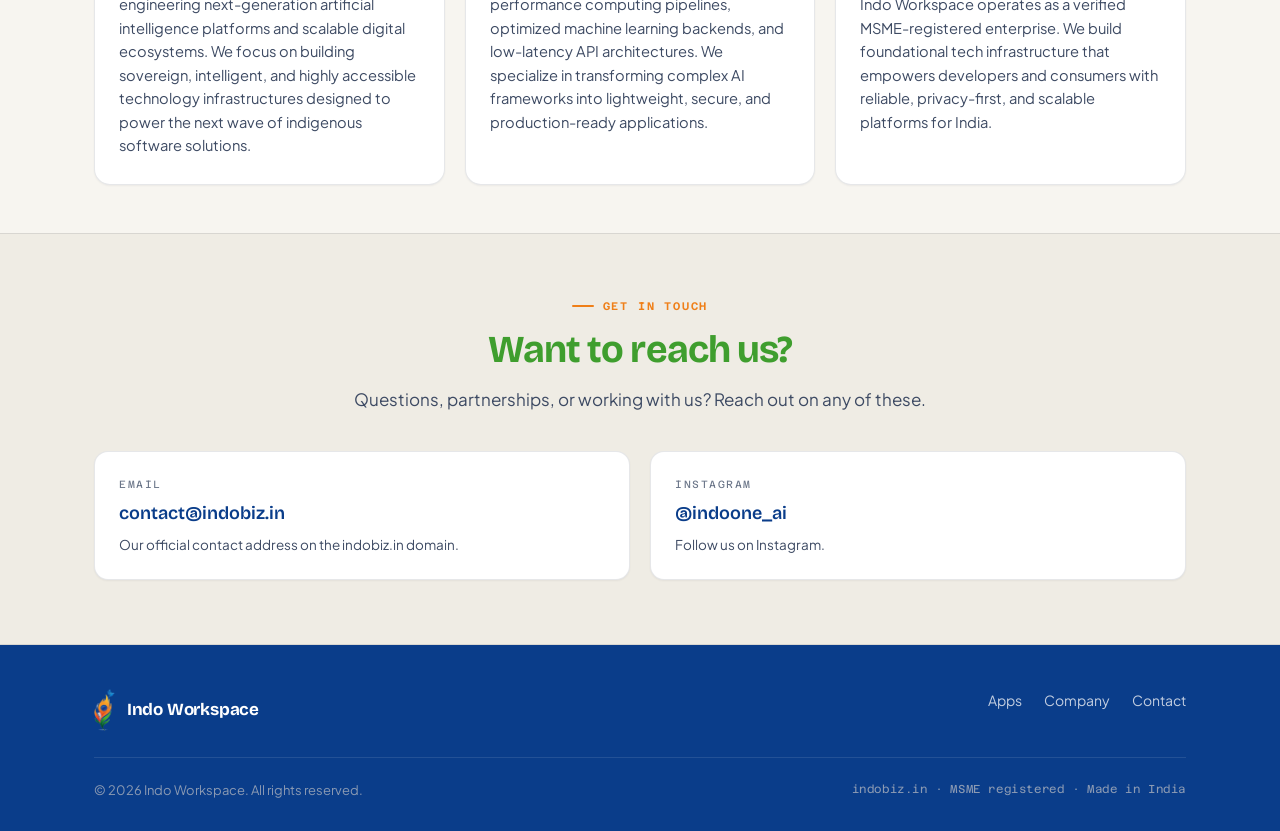
==== commit 3dc0b51f: "Main page contact: add Instagram next to Email (ID pending)" ====
--- a/index.html
+++ b/index.html
@@ -156,11 +156,16 @@
       <h2>Want to reach us?</h2>
       <p>Questions, partnerships, or working with us? Reach out on any of these.</p>
     </div>
-    <div class="contact__grid" style="grid-template-columns:minmax(0,1fr);max-width:520px;margin:0 auto">
+    <div class="contact__grid contact__grid--2">
       <a class="ccard" href="mailto:contact@indobiz.in">
         <span class="ccard__label">Email</span>
         <span class="ccard__val">contact@indobiz.in</span>
         <span class="ccard__note">Our official contact address on the indobiz.in domain.</span>
+      </a>
+      <a class="ccard" href="https://instagram.com/indoone_ai">
+        <span class="ccard__label">Instagram</span>
+        <span class="ccard__val">@indoone_ai</span>
+        <span class="ccard__note">Follow us on Instagram.</span>
       </a>
     </div>
   </div>
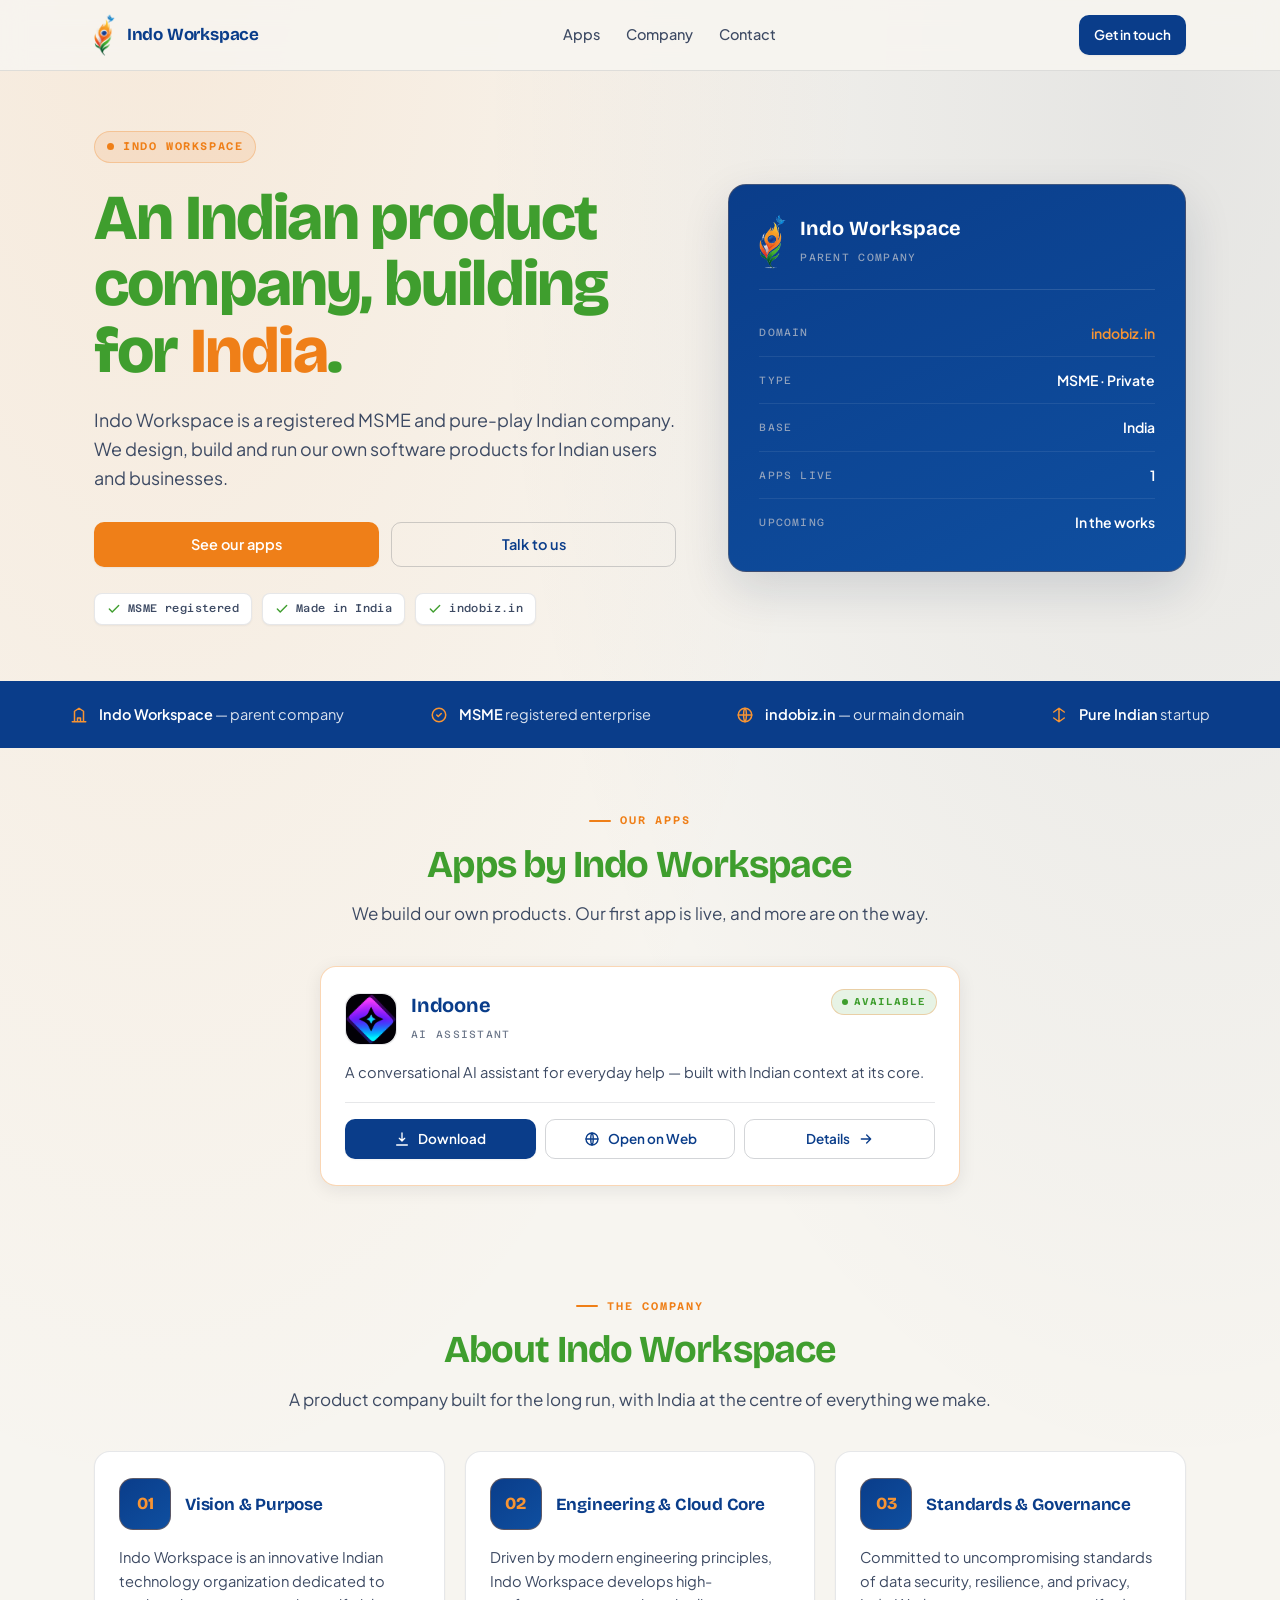
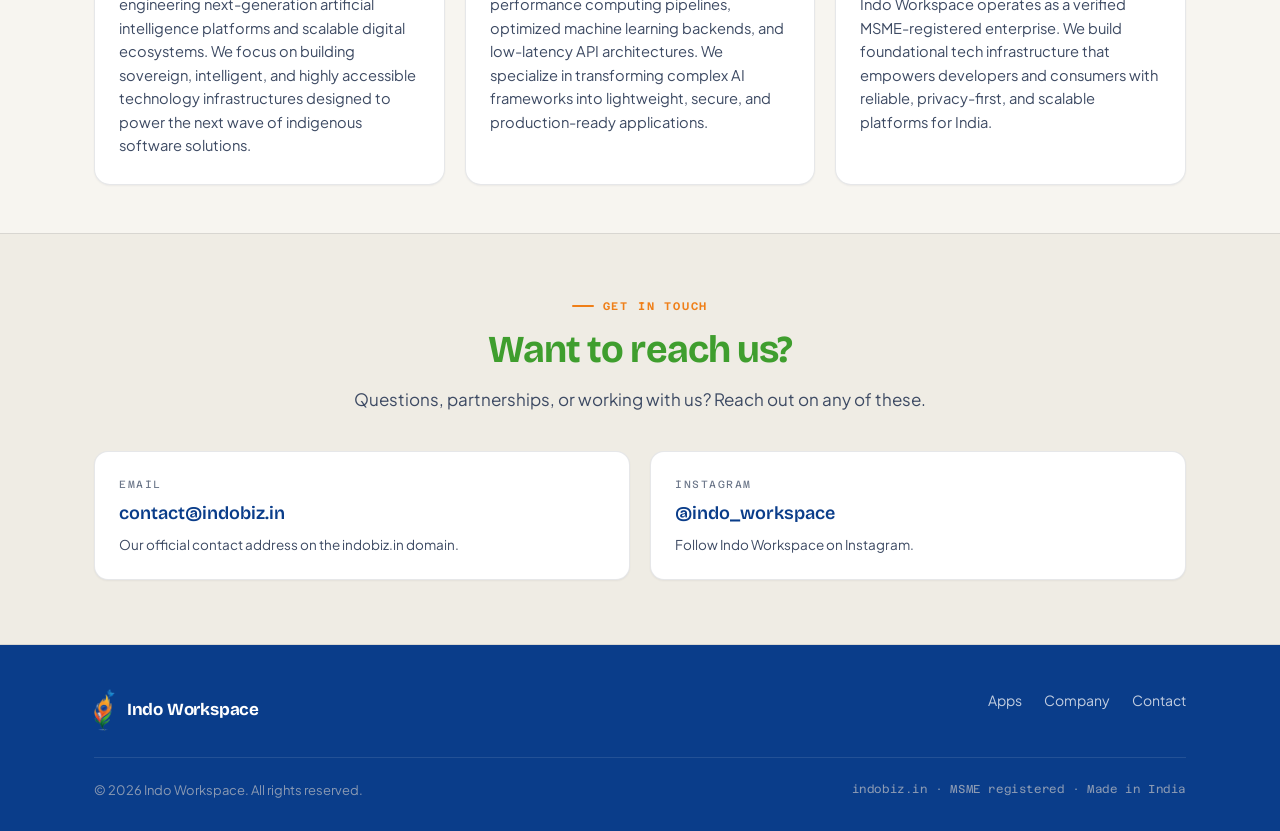
==== commit afea729c: "Main page contact: set Instagram to @indo_workspace" ====
--- a/index.html
+++ b/index.html
@@ -162,10 +162,10 @@
         <span class="ccard__val">contact@indobiz.in</span>
         <span class="ccard__note">Our official contact address on the indobiz.in domain.</span>
       </a>
-      <a class="ccard" href="https://instagram.com/indoone_ai">
+      <a class="ccard" href="https://instagram.com/indo_workspace">
         <span class="ccard__label">Instagram</span>
-        <span class="ccard__val">@indoone_ai</span>
-        <span class="ccard__note">Follow us on Instagram.</span>
+        <span class="ccard__val">@indo_workspace</span>
+        <span class="ccard__note">Follow Indo Workspace on Instagram.</span>
       </a>
     </div>
   </div>
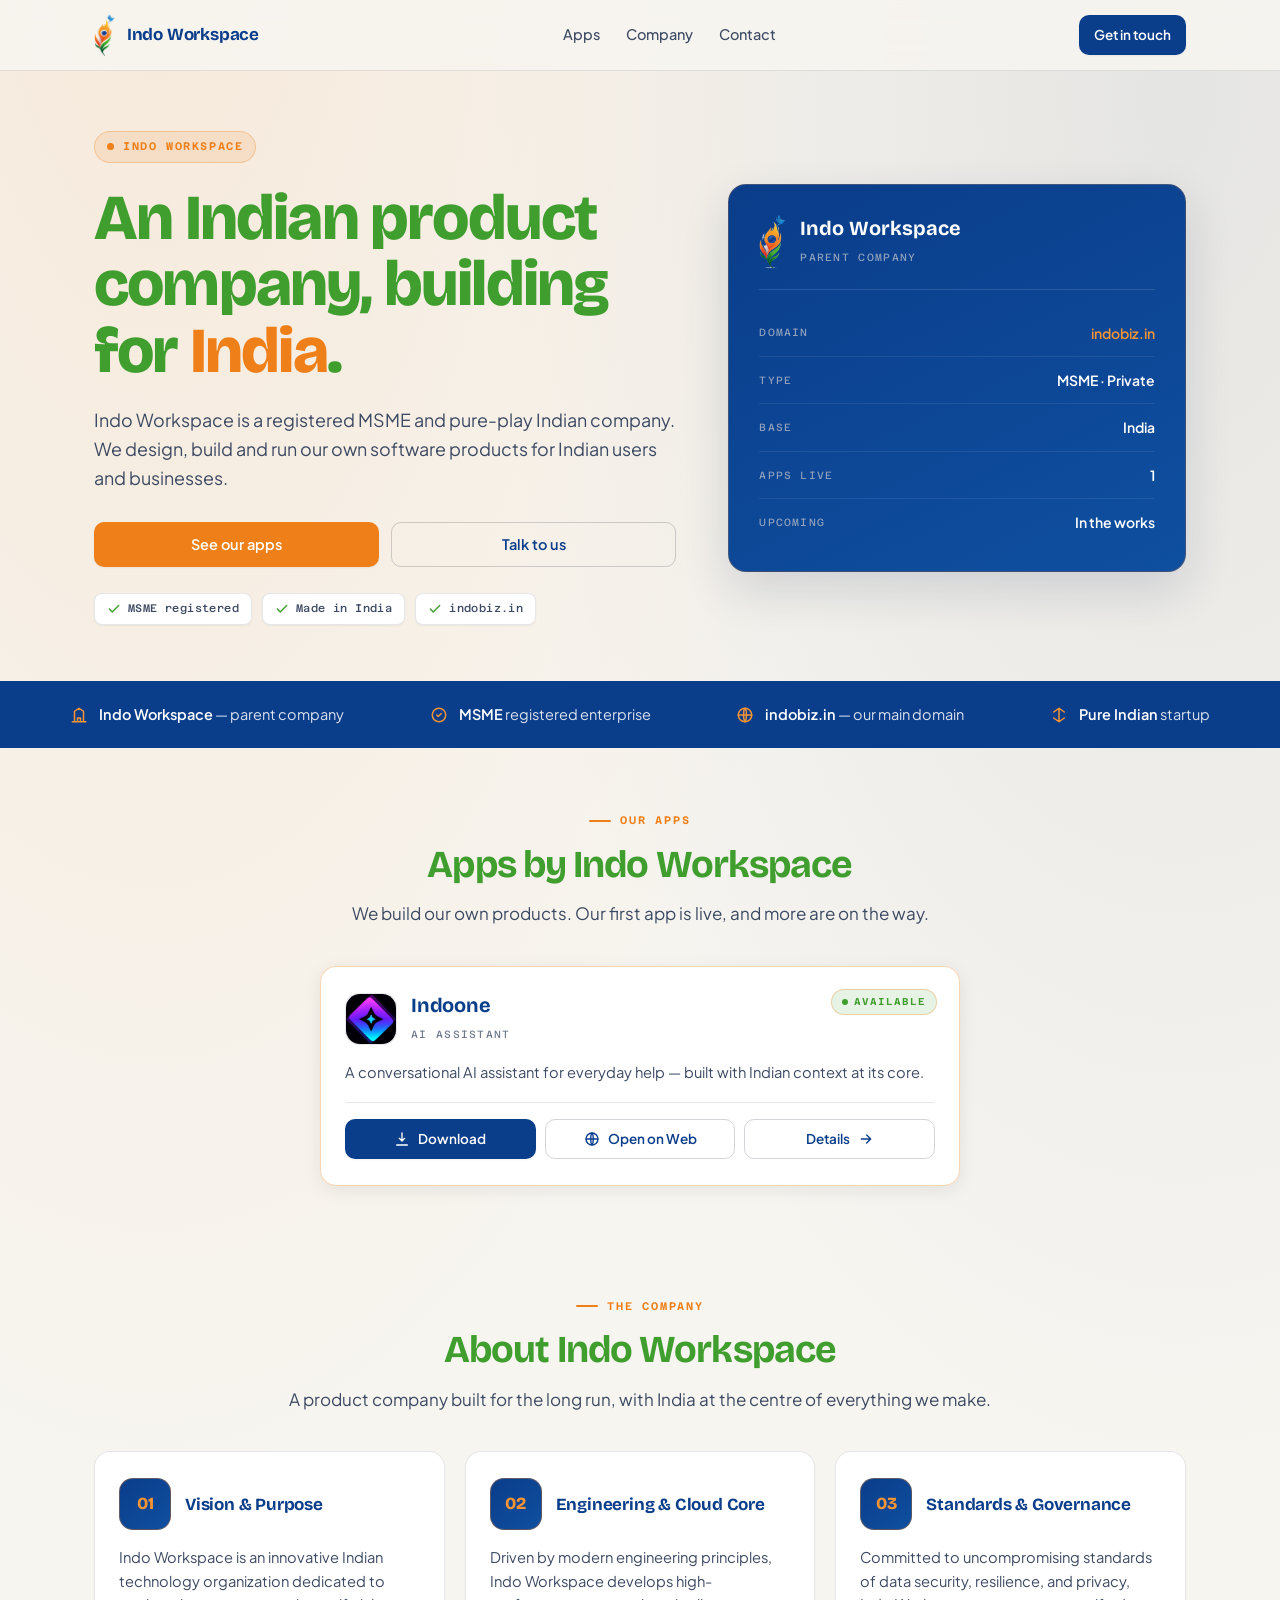
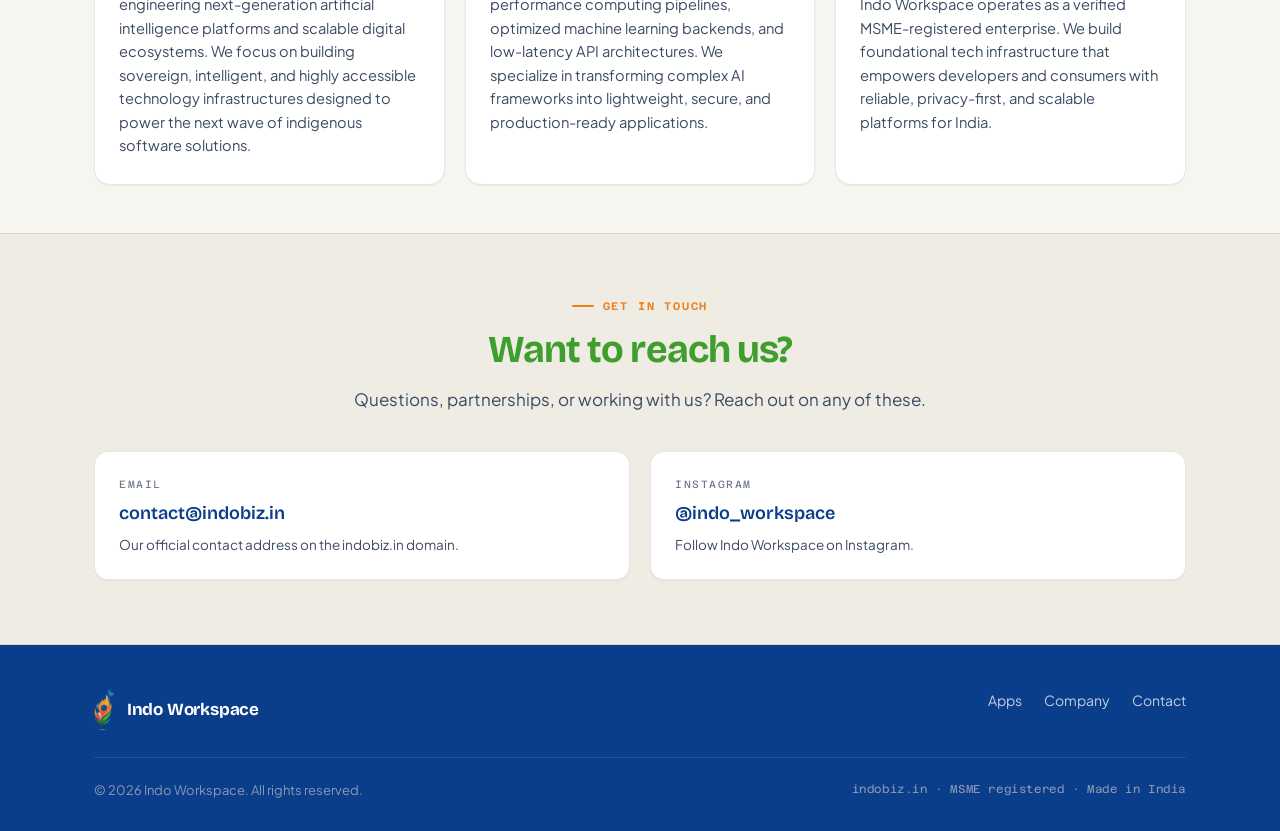
==== commit fb75591d: "Add Open Graph / Twitter meta tags and a social preview image (reinforces the site name)" ====
--- a/index.html
+++ b/index.html
@@ -5,7 +5,31 @@
 <meta name="viewport" content="width=device-width, initial-scale=1.0">
 <title>Indo Workspace</title>
 <link rel="icon" type="image/png" href="assets/img/favicon.png">
+<link rel="icon" href="/favicon.ico" sizes="any">
+<script type="application/ld+json">
+{
+  "@context": "https://schema.org",
+  "@graph": [
+    {"@type": "WebSite", "name": "Indo Workspace", "url": "https://indobiz.in/"},
+    {"@type": "Organization", "name": "Indo Workspace", "url": "https://indobiz.in/", "logo": "https://indobiz.in/assets/img/emblem.png"}
+  ]
+}
+</script>
+
 <meta name="description" content="Indo Workspace is a registered MSME and pure-play Indian product company. We build our own apps for Indian users and businesses.">
+<meta property="og:type" content="website">
+<meta property="og:site_name" content="Indo Workspace">
+<meta property="og:title" content="Indo Workspace">
+<meta property="og:description" content="Indo Workspace is a registered MSME and pure-play Indian product company. We build our own apps for Indian users and businesses.">
+<meta property="og:url" content="https://indobiz.in/">
+<meta property="og:image" content="https://indobiz.in/assets/img/og-image.png">
+<meta property="og:image:width" content="1200">
+<meta property="og:image:height" content="630">
+<meta name="twitter:card" content="summary_large_image">
+<meta name="twitter:title" content="Indo Workspace">
+<meta name="twitter:description" content="Indo Workspace is a registered MSME and pure-play Indian product company. We build our own apps for Indian users and businesses.">
+<meta name="twitter:image" content="https://indobiz.in/assets/img/og-image.png">
+
 <link rel="preconnect" href="https://fonts.googleapis.com">
 <link rel="preconnect" href="https://fonts.gstatic.com" crossorigin>
 <link href="https://fonts.googleapis.com/css2?family=Bricolage+Grotesque:opsz,wght@12..96,500;12..96,600;12..96,700;12..96,800&family=Plus+Jakarta+Sans:wght@400;500;600;700&family=Azeret+Mono:wght@400;500;600&display=swap" rel="stylesheet">
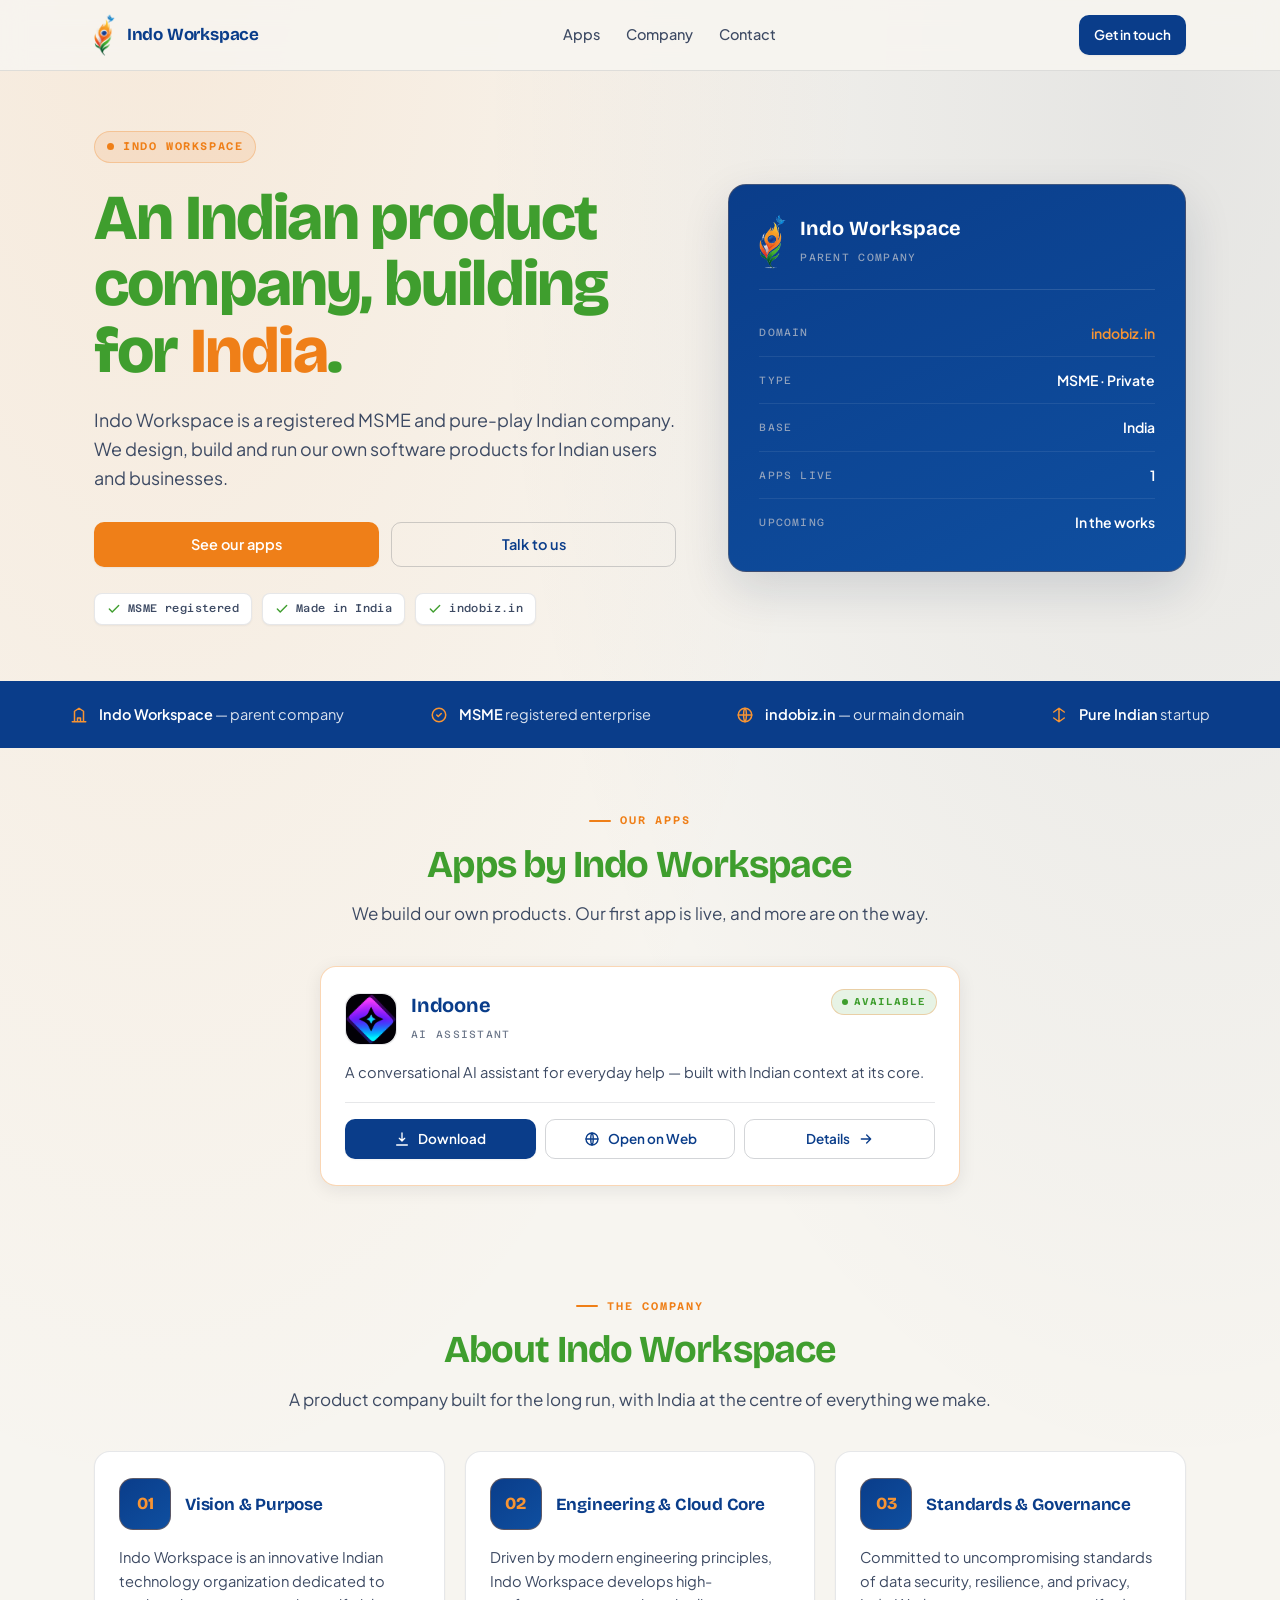
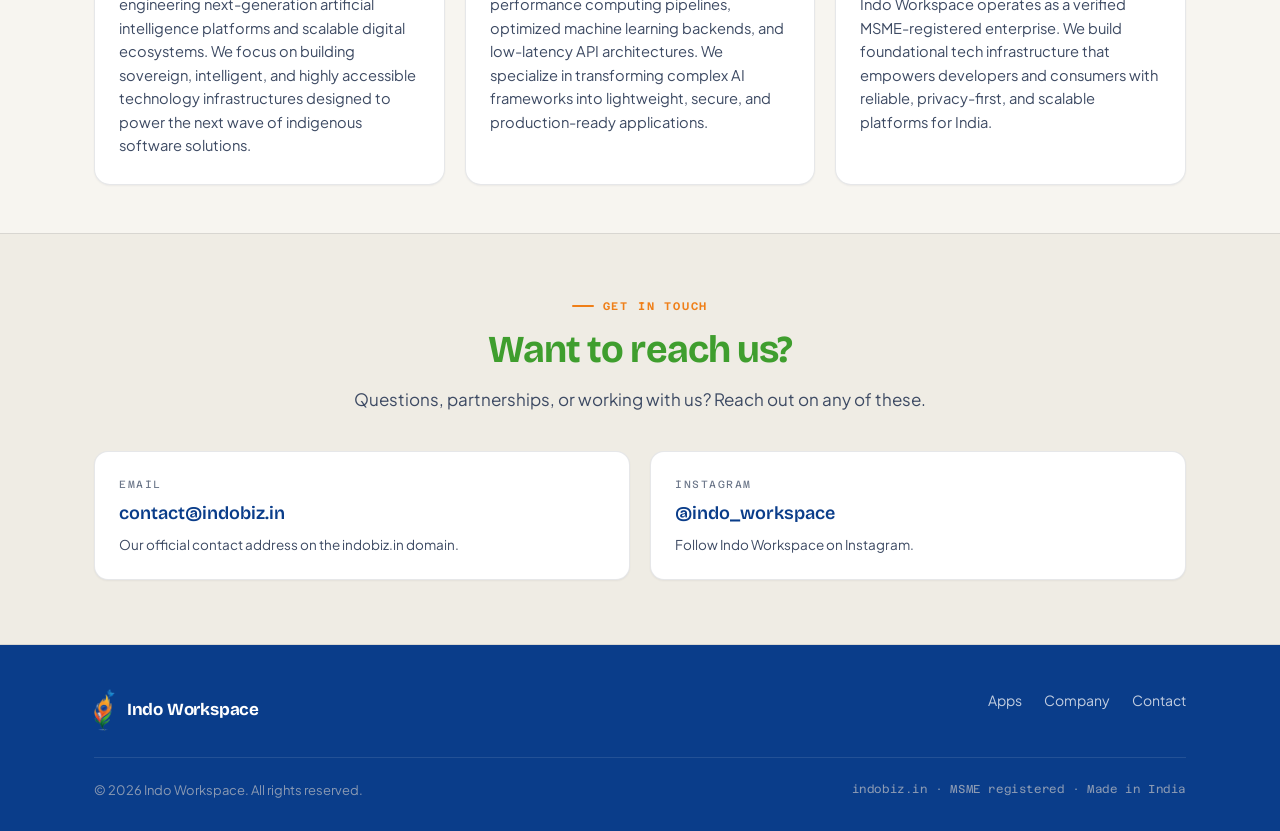
==== commit 3ac8b409: "SEO update: richer Organization/WebSite schema, SoftwareApplication + CollectionPage + ContactPage, " ====
--- a/index.html
+++ b/index.html
@@ -6,12 +6,43 @@
 <title>Indo Workspace</title>
 <link rel="icon" type="image/png" href="assets/img/favicon.png">
 <link rel="icon" href="/favicon.ico" sizes="any">
+<link rel="canonical" href="https://indobiz.in/">
 <script type="application/ld+json">
 {
   "@context": "https://schema.org",
   "@graph": [
-    {"@type": "WebSite", "name": "Indo Workspace", "url": "https://indobiz.in/"},
-    {"@type": "Organization", "name": "Indo Workspace", "url": "https://indobiz.in/", "logo": "https://indobiz.in/assets/img/emblem.png"}
+    {
+      "@type": "WebSite",
+      "name": "Indo Workspace",
+      "url": "https://indobiz.in/",
+      "inLanguage": "en-IN",
+      "publisher": {
+        "@id": "https://indobiz.in/#org"
+      }
+    },
+    {
+      "@type": "Organization",
+      "@id": "https://indobiz.in/#org",
+      "name": "Indo Workspace",
+      "url": "https://indobiz.in/",
+      "logo": "https://indobiz.in/assets/img/emblem.png",
+      "description": "Indo Workspace is a registered MSME and pure-play Indian product company. We design, build and run our own software products for Indian users and businesses.",
+      "foundingDate": "2026",
+      "email": "contact@indobiz.in",
+      "address": {
+        "@type": "PostalAddress",
+        "addressLocality": "Mandya",
+        "addressRegion": "Karnataka",
+        "addressCountry": "IN"
+      },
+      "areaServed": {
+        "@type": "Country",
+        "name": "India"
+      },
+      "sameAs": [
+        "https://www.instagram.com/indo_workspace"
+      ]
+    }
   ]
 }
 </script>
